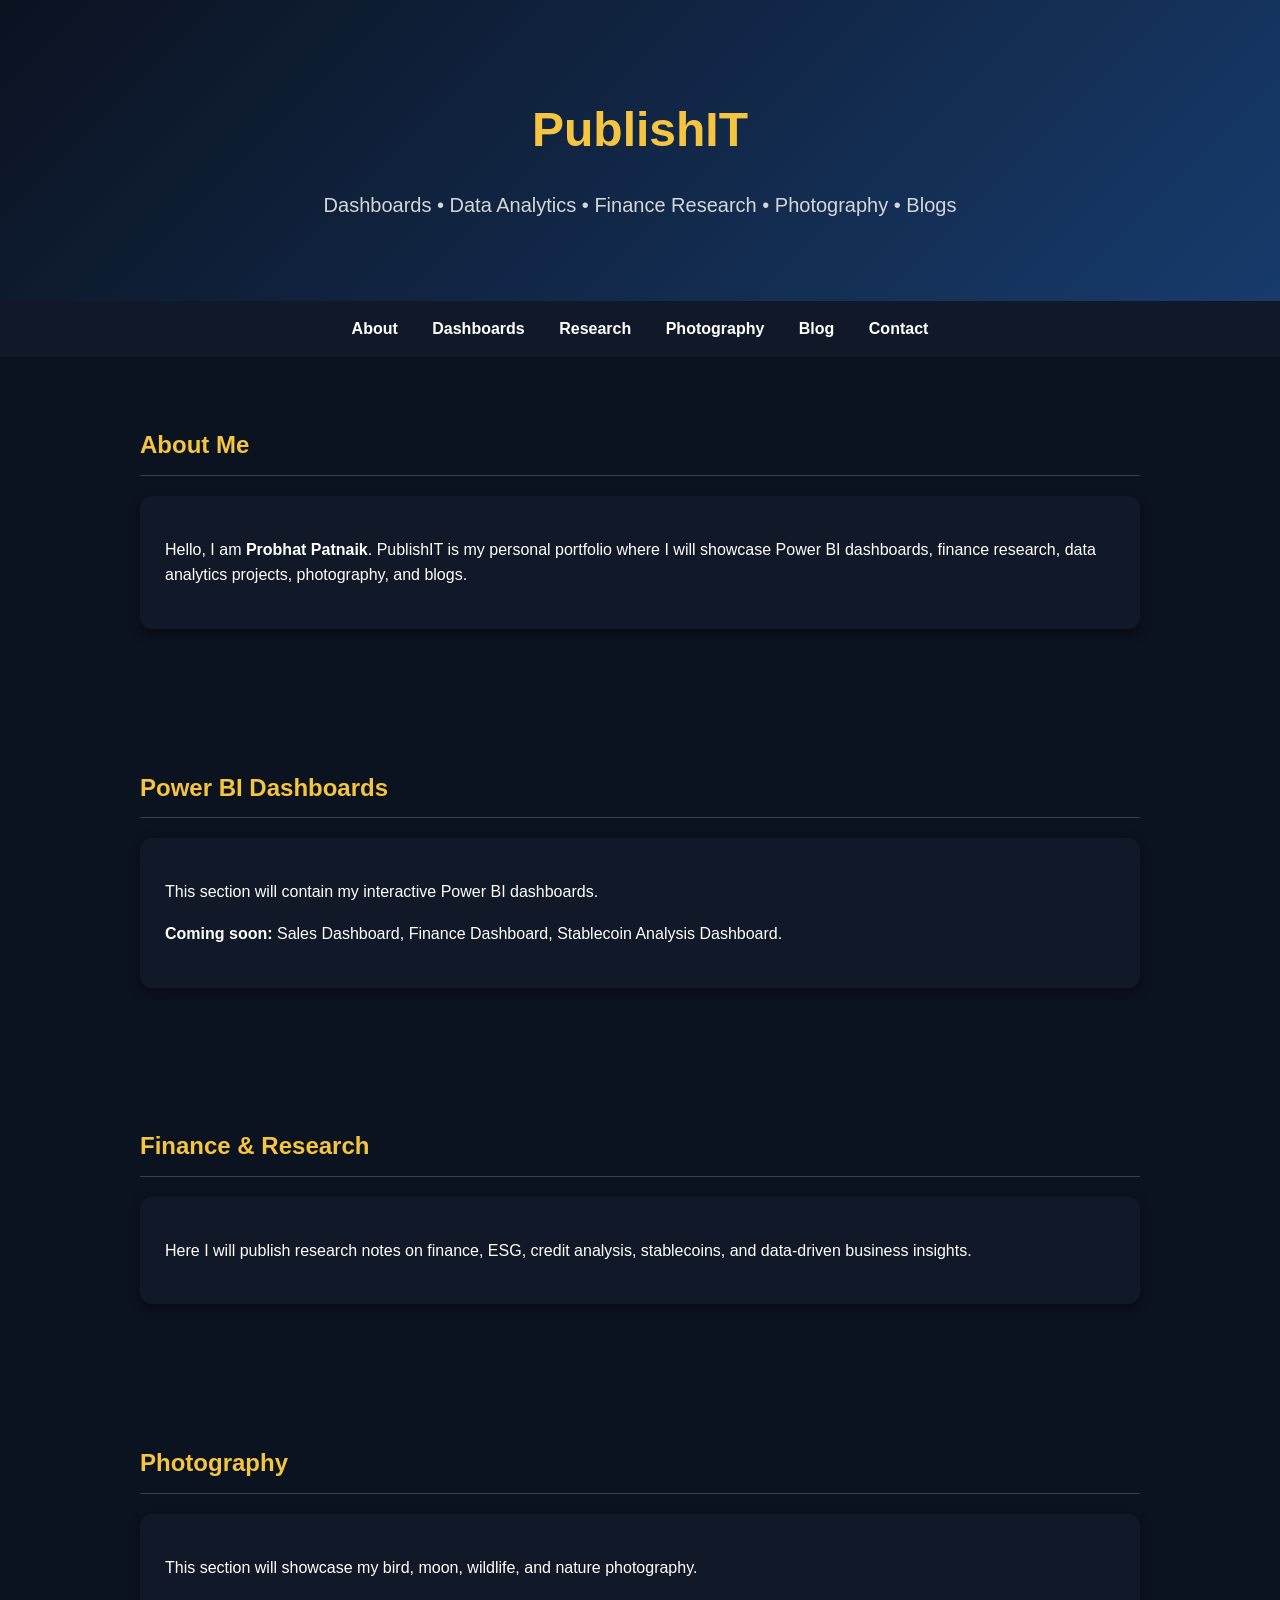
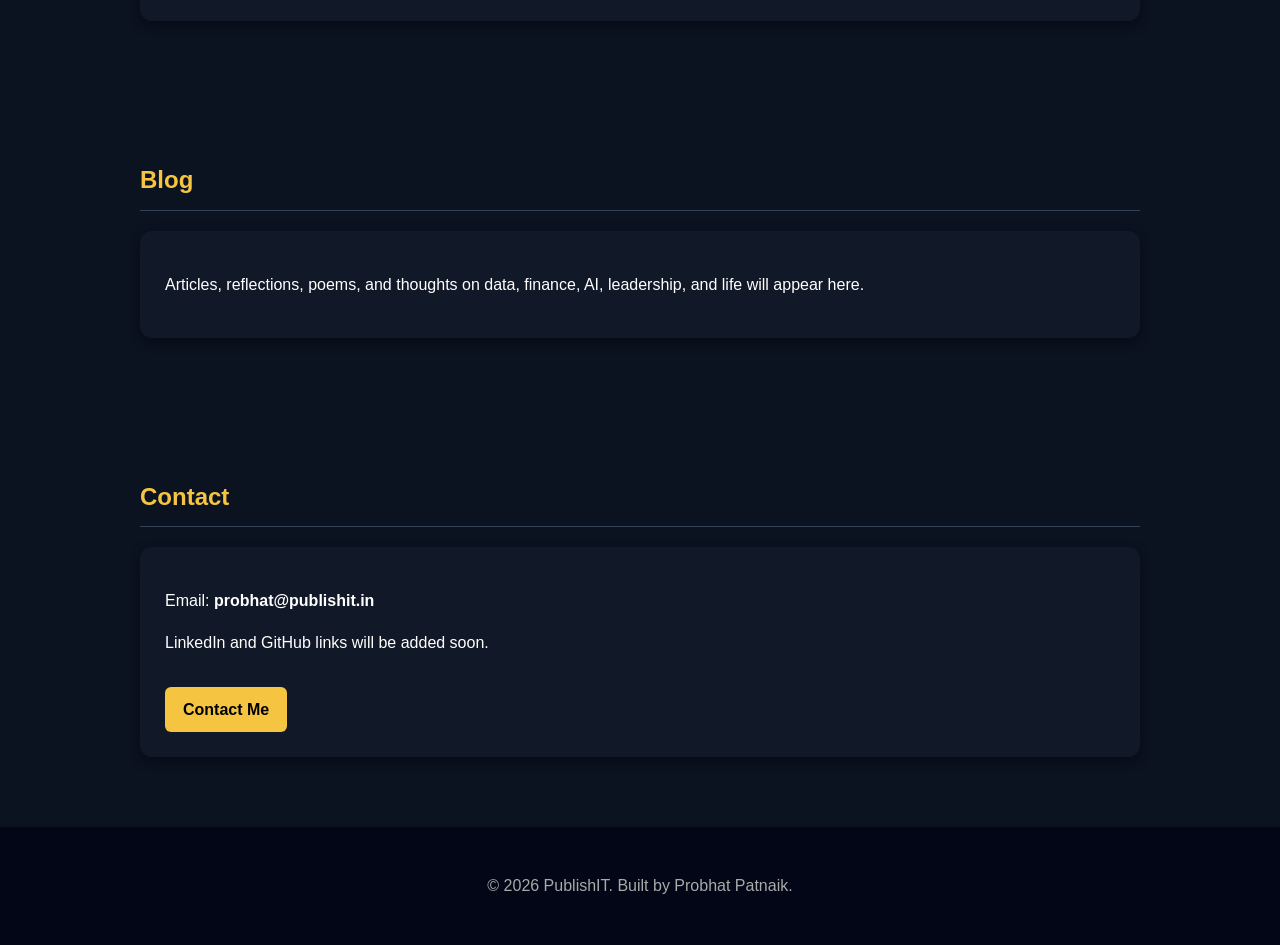
==== index.html @ 4e3f9583 "Create index.html for personal portfolio This HTML file serves as a personal portfolio for showcasin" ====
<!DOCTYPE html>
<html lang="en">
<head>
  <meta charset="UTF-8" />
  <meta name="viewport" content="width=device-width, initial-scale=1.0" />
  <title>PublishIT | Portfolio</title>
  <style>
    body {
      margin: 0;
      font-family: Arial, sans-serif;
      background: #0b1220;
      color: #ffffff;
      line-height: 1.6;
    }
    header {
      padding: 60px 20px;
      text-align: center;
      background: linear-gradient(135deg, #0b1220, #173b6c);
    }
    header h1 {
      font-size: 48px;
      margin-bottom: 10px;
      color: #f5c542;
    }
    header p {
      font-size: 20px;
      color: #d6d6d6;
    }
    nav {
      background: #111827;
      padding: 15px;
      text-align: center;
      position: sticky;
      top: 0;
    }
    nav a {
      color: white;
      text-decoration: none;
      margin: 0 15px;
      font-weight: bold;
    }
    section {
      padding: 50px 20px;
      max-width: 1000px;
      margin: auto;
    }
    h2 {
      color: #f5c542;
      border-bottom: 1px solid #334155;
      padding-bottom: 10px;
    }
    .card {
      background: #111827;
      padding: 25px;
      border-radius: 12px;
      margin: 20px 0;
      box-shadow: 0 4px 12px rgba(0,0,0,0.4);
    }
    footer {
      text-align: center;
      padding: 30px;
      background: #020617;
      color: #aaa;
    }
    .button {
      display: inline-block;
      margin-top: 15px;
      padding: 10px 18px;
      background: #f5c542;
      color: #000;
      text-decoration: none;
      border-radius: 6px;
      font-weight: bold;
    }
  </style>
</head>
<body>

<header>
  <h1>PublishIT</h1>
  <p>Dashboards • Data Analytics • Finance Research • Photography • Blogs</p>
</header>

<nav>
  <a href="#about">About</a>
  <a href="#dashboards">Dashboards</a>
  <a href="#research">Research</a>
  <a href="#photography">Photography</a>
  <a href="#blog">Blog</a>
  <a href="#contact">Contact</a>
</nav>

<section id="about">
  <h2>About Me</h2>
  <div class="card">
    <p>Hello, I am <strong>Probhat Patnaik</strong>. PublishIT is my personal portfolio where I will showcase Power BI dashboards, finance research, data analytics projects, photography, and blogs.</p>
  </div>
</section>

<section id="dashboards">
  <h2>Power BI Dashboards</h2>
  <div class="card">
    <p>This section will contain my interactive Power BI dashboards.</p>
    <p><strong>Coming soon:</strong> Sales Dashboard, Finance Dashboard, Stablecoin Analysis Dashboard.</p>
  </div>
</section>

<section id="research">
  <h2>Finance & Research</h2>
  <div class="card">
    <p>Here I will publish research notes on finance, ESG, credit analysis, stablecoins, and data-driven business insights.</p>
  </div>
</section>

<section id="photography">
  <h2>Photography</h2>
  <div class="card">
    <p>This section will showcase my bird, moon, wildlife, and nature photography.</p>
  </div>
</section>

<section id="blog">
  <h2>Blog</h2>
  <div class="card">
    <p>Articles, reflections, poems, and thoughts on data, finance, AI, leadership, and life will appear here.</p>
  </div>
</section>

<section id="contact">
  <h2>Contact</h2>
  <div class="card">
    <p>Email: <strong>probhat@publishit.in</strong></p>
    <p>LinkedIn and GitHub links will be added soon.</p>
    <a class="button" href="mailto:probhat@publishit.in">Contact Me</a>
  </div>
</section>

<footer>
  <p>© 2026 PublishIT. Built by Probhat Patnaik.</p>
</footer>

</body>
</html>
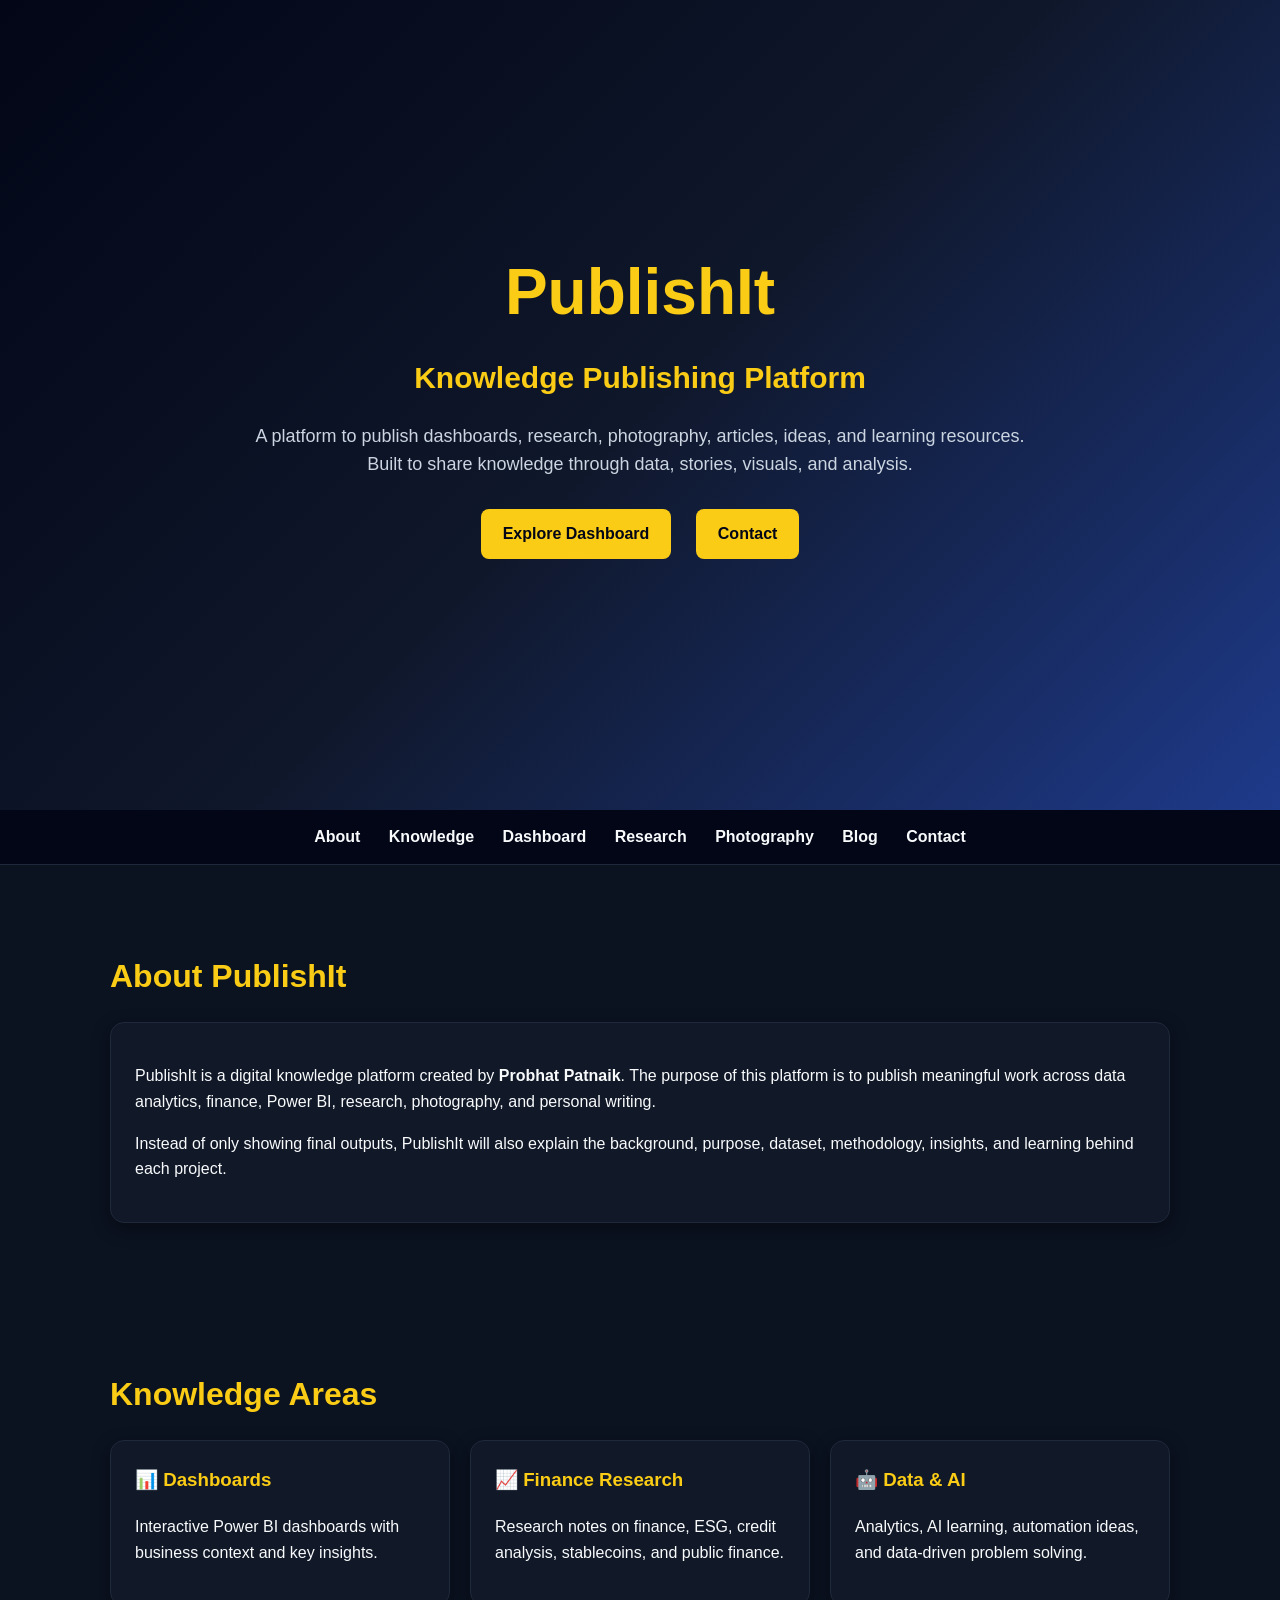
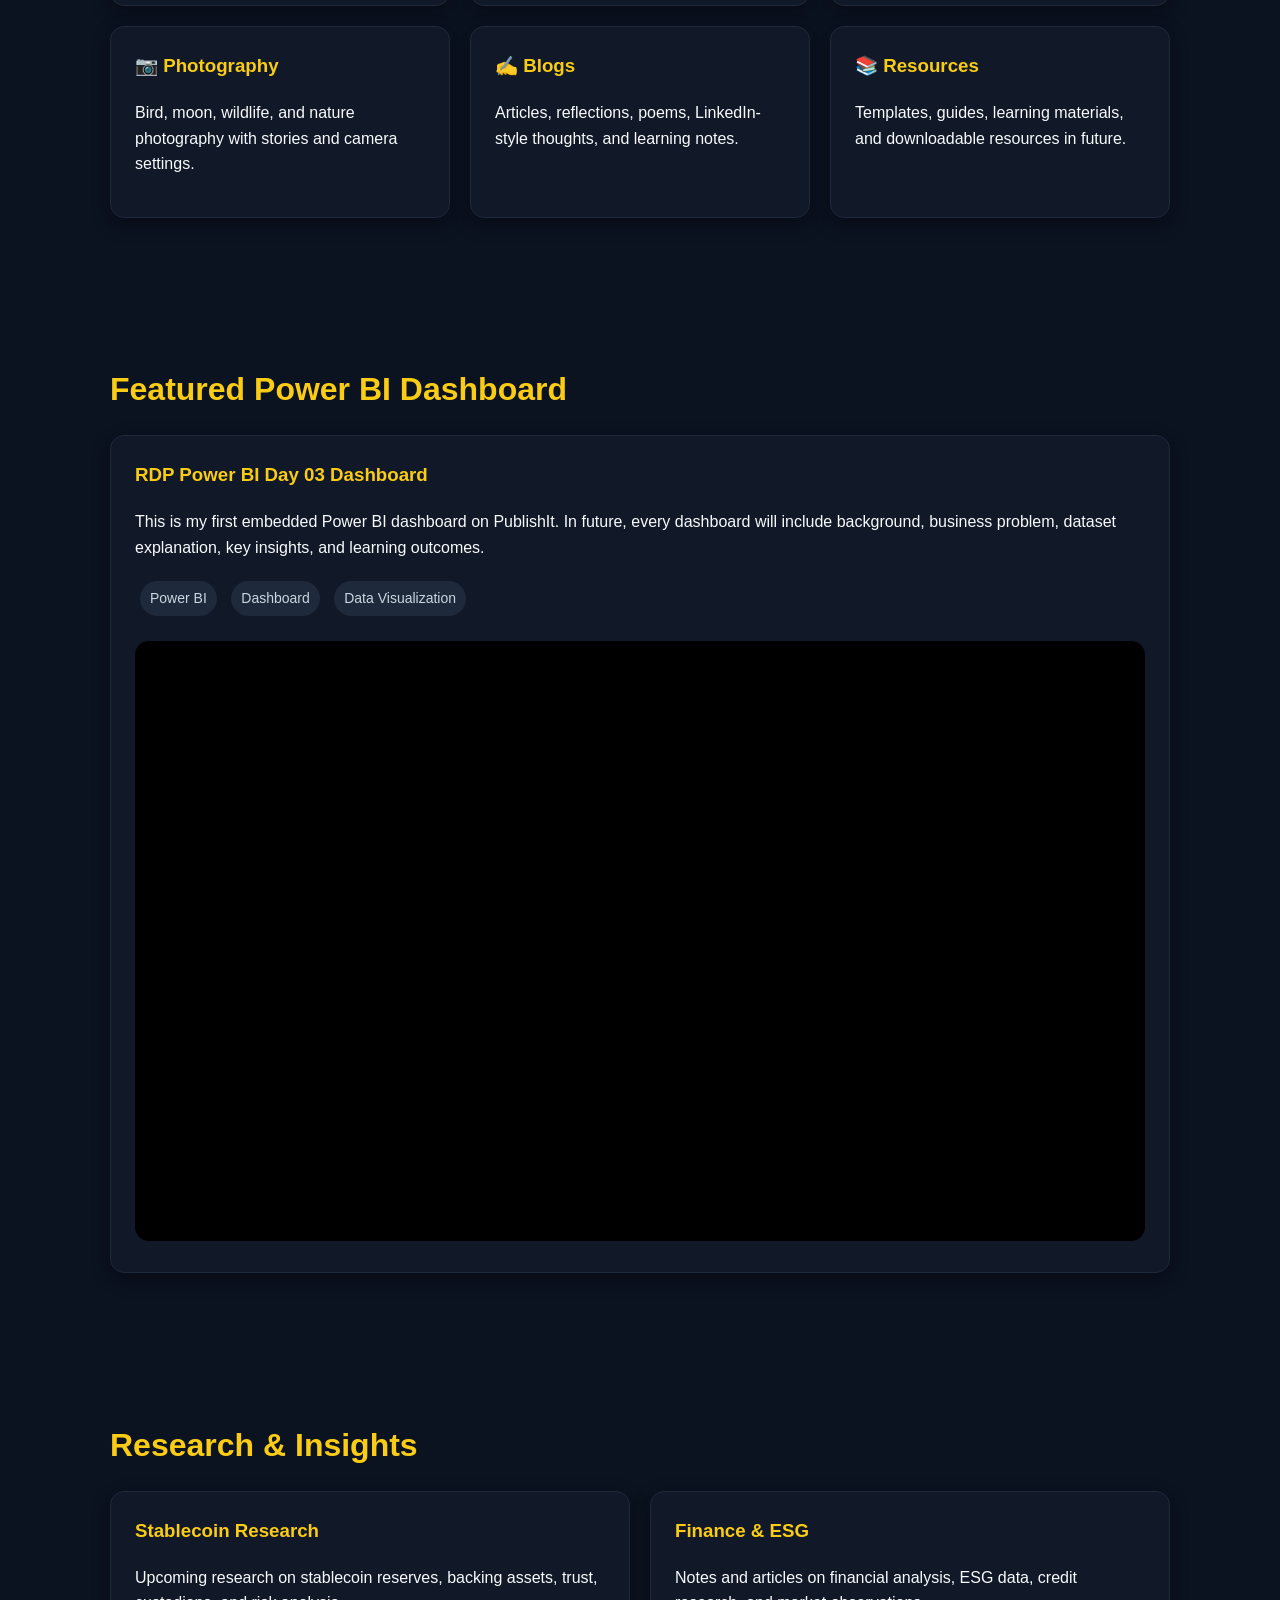
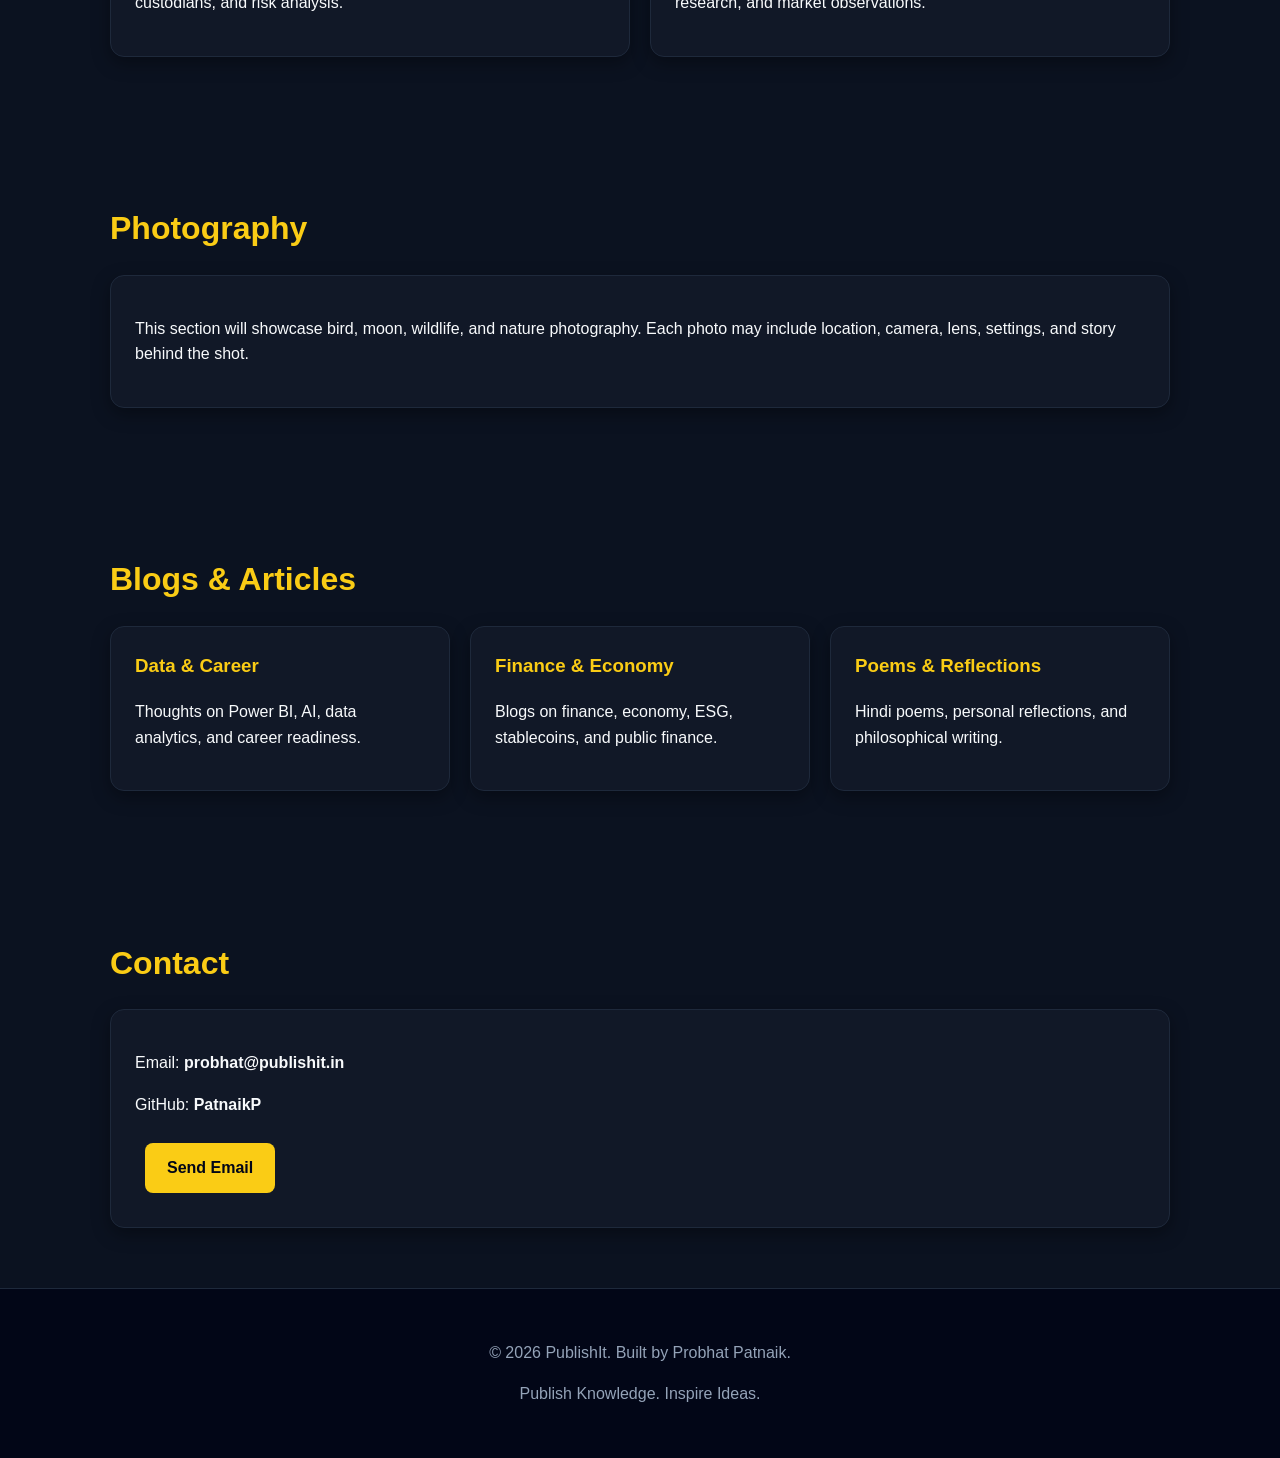
==== commit 38d26082: "Update index.html for branding and content changes" ====
--- a/index.html
+++ b/index.html
@@ -3,87 +3,142 @@
 <head>
   <meta charset="UTF-8" />
   <meta name="viewport" content="width=device-width, initial-scale=1.0" />
-  <title>PublishIT | Portfolio</title>
+  <title>PublishIt | Knowledge Publishing Platform</title>
   <style>
+    * { box-sizing: border-box; }
     body {
       margin: 0;
       font-family: Arial, sans-serif;
       background: #0b1220;
-      color: #ffffff;
+      color: #f8fafc;
       line-height: 1.6;
     }
     header {
-      padding: 60px 20px;
+      min-height: 90vh;
+      display: flex;
+      align-items: center;
+      justify-content: center;
       text-align: center;
-      background: linear-gradient(135deg, #0b1220, #173b6c);
+      padding: 40px 20px;
+      background: linear-gradient(135deg, #020617, #0f172a, #1e3a8a);
     }
     header h1 {
-      font-size: 48px;
-      margin-bottom: 10px;
-      color: #f5c542;
+      font-size: 64px;
+      margin: 0;
+      color: #facc15;
+    }
+    header h2 {
+      font-size: 30px;
+      margin: 10px 0;
     }
     header p {
-      font-size: 20px;
-      color: #d6d6d6;
+      max-width: 800px;
+      margin: 20px auto;
+      color: #cbd5e1;
+      font-size: 18px;
+    }
+    .btn {
+      display: inline-block;
+      margin: 10px;
+      padding: 12px 22px;
+      border-radius: 8px;
+      background: #facc15;
+      color: #020617;
+      text-decoration: none;
+      font-weight: bold;
     }
     nav {
-      background: #111827;
-      padding: 15px;
-      text-align: center;
       position: sticky;
       top: 0;
+      z-index: 10;
+      background: #020617;
+      padding: 14px;
+      text-align: center;
+      border-bottom: 1px solid #1e293b;
     }
     nav a {
-      color: white;
+      color: #f8fafc;
       text-decoration: none;
-      margin: 0 15px;
+      margin: 0 12px;
       font-weight: bold;
     }
     section {
-      padding: 50px 20px;
-      max-width: 1000px;
+      max-width: 1100px;
       margin: auto;
+      padding: 60px 20px;
     }
     h2 {
-      color: #f5c542;
-      border-bottom: 1px solid #334155;
-      padding-bottom: 10px;
+      color: #facc15;
+      font-size: 32px;
+      margin-bottom: 20px;
+    }
+    .grid {
+      display: grid;
+      grid-template-columns: repeat(auto-fit, minmax(260px, 1fr));
+      gap: 20px;
     }
     .card {
       background: #111827;
-      padding: 25px;
-      border-radius: 12px;
-      margin: 20px 0;
-      box-shadow: 0 4px 12px rgba(0,0,0,0.4);
+      border: 1px solid #1e293b;
+      padding: 24px;
+      border-radius: 14px;
+      box-shadow: 0 6px 18px rgba(0,0,0,0.35);
+    }
+    .card h3 {
+      color: #facc15;
+      margin-top: 0;
+    }
+    .dashboard-frame {
+      width: 100%;
+      height: 600px;
+      border: none;
+      border-radius: 14px;
+      margin-top: 20px;
+      background: #000;
+    }
+    .tag {
+      display: inline-block;
+      background: #1e293b;
+      padding: 6px 10px;
+      border-radius: 20px;
+      margin: 5px;
+      color: #cbd5e1;
+      font-size: 14px;
     }
     footer {
       text-align: center;
-      padding: 30px;
+      padding: 35px 20px;
       background: #020617;
-      color: #aaa;
-    }
-    .button {
-      display: inline-block;
-      margin-top: 15px;
-      padding: 10px 18px;
-      background: #f5c542;
-      color: #000;
-      text-decoration: none;
-      border-radius: 6px;
-      font-weight: bold;
+      color: #94a3b8;
+      border-top: 1px solid #1e293b;
+    }
+    @media (max-width: 700px) {
+      header h1 { font-size: 44px; }
+      header h2 { font-size: 22px; }
+      .dashboard-frame { height: 420px; }
+      nav a { display: inline-block; margin: 6px; }
     }
   </style>
 </head>
 <body>
 
 <header>
-  <h1>PublishIT</h1>
-  <p>Dashboards • Data Analytics • Finance Research • Photography • Blogs</p>
+  <div>
+    <h1>PublishIt</h1>
+    <h2>Knowledge Publishing Platform</h2>
+    <p>
+      A platform to publish dashboards, research, photography, articles, ideas, and learning resources.
+      Built to share knowledge through data, stories, visuals, and analysis.
+    </p>
+    <a href="#dashboard" class="btn">Explore Dashboard</a>
+    <a href="#contact" class="btn">Contact</a>
+  </div>
 </header>
 
 <nav>
   <a href="#about">About</a>
-  <a href="#dashboards">Dashboards</a>
+  <a href="#knowledge">Knowledge</a>
+  <a href="#dashboard">Dashboard</a>
   <a href="#research">Research</a>
   <a href="#photography">Photography</a>
   <a href="#blog">Blog</a>
@@ -91,38 +146,109 @@
 </nav>
 
 <section id="about">
-  <h2>About Me</h2>
-  <div class="card">
-    <p>Hello, I am <strong>Probhat Patnaik</strong>. PublishIT is my personal portfolio where I will showcase Power BI dashboards, finance research, data analytics projects, photography, and blogs.</p>
-  </div>
-</section>
-
-<section id="dashboards">
-  <h2>Power BI Dashboards</h2>
-  <div class="card">
-    <p>This section will contain my interactive Power BI dashboards.</p>
-    <p><strong>Coming soon:</strong> Sales Dashboard, Finance Dashboard, Stablecoin Analysis Dashboard.</p>
+  <h2>About PublishIt</h2>
+  <div class="card">
+    <p>
+      PublishIt is a digital knowledge platform created by <strong>Probhat Patnaik</strong>.
+      The purpose of this platform is to publish meaningful work across data analytics,
+      finance, Power BI, research, photography, and personal writing.
+    </p>
+    <p>
+      Instead of only showing final outputs, PublishIt will also explain the background,
+      purpose, dataset, methodology, insights, and learning behind each project.
+    </p>
+  </div>
+</section>
+
+<section id="knowledge">
+  <h2>Knowledge Areas</h2>
+  <div class="grid">
+    <div class="card">
+      <h3>📊 Dashboards</h3>
+      <p>Interactive Power BI dashboards with business context and key insights.</p>
+    </div>
+    <div class="card">
+      <h3>📈 Finance Research</h3>
+      <p>Research notes on finance, ESG, credit analysis, stablecoins, and public finance.</p>
+    </div>
+    <div class="card">
+      <h3>🤖 Data & AI</h3>
+      <p>Analytics, AI learning, automation ideas, and data-driven problem solving.</p>
+    </div>
+    <div class="card">
+      <h3>📷 Photography</h3>
+      <p>Bird, moon, wildlife, and nature photography with stories and camera settings.</p>
+    </div>
+    <div class="card">
+      <h3>✍️ Blogs</h3>
+      <p>Articles, reflections, poems, LinkedIn-style thoughts, and learning notes.</p>
+    </div>
+    <div class="card">
+      <h3>📚 Resources</h3>
+      <p>Templates, guides, learning materials, and downloadable resources in future.</p>
+    </div>
+  </div>
+</section>
+
+<section id="dashboard">
+  <h2>Featured Power BI Dashboard</h2>
+  <div class="card">
+    <h3>RDP Power BI Day 03 Dashboard</h3>
+    <p>
+      This is my first embedded Power BI dashboard on PublishIt. In future, every dashboard
+      will include background, business problem, dataset explanation, key insights, and learning outcomes.
+    </p>
+
+    <span class="tag">Power BI</span>
+    <span class="tag">Dashboard</span>
+    <span class="tag">Data Visualization</span>
+
+    <iframe class="dashboard-frame" title="RDP_PBI_Day03"
+      src="https://app.powerbi.com/view?r=eyJrIjoiYmFjZWMxNTctNzIzYS00MmYxLThmMmEtNTNmNDcyMWMwYTc4IiwidCI6IjgxOGYwNmZhLTY0OWEtNDYxNS1iYzcxLTg2OTAzYjVjOTJjYyJ9"
+      allowfullscreen="true">
+    </iframe>
   </div>
 </section>
 
 <section id="research">
-  <h2>Finance & Research</h2>
-  <div class="card">
-    <p>Here I will publish research notes on finance, ESG, credit analysis, stablecoins, and data-driven business insights.</p>
+  <h2>Research & Insights</h2>
+  <div class="grid">
+    <div class="card">
+      <h3>Stablecoin Research</h3>
+      <p>Upcoming research on stablecoin reserves, backing assets, trust, custodians, and risk analysis.</p>
+    </div>
+    <div class="card">
+      <h3>Finance & ESG</h3>
+      <p>Notes and articles on financial analysis, ESG data, credit research, and market observations.</p>
+    </div>
   </div>
 </section>
 
 <section id="photography">
   <h2>Photography</h2>
   <div class="card">
-    <p>This section will showcase my bird, moon, wildlife, and nature photography.</p>
+    <p>
+      This section will showcase bird, moon, wildlife, and nature photography.
+      Each photo may include location, camera, lens, settings, and story behind the shot.
+    </p>
   </div>
 </section>
 
 <section id="blog">
-  <h2>Blog</h2>
-  <div class="card">
-    <p>Articles, reflections, poems, and thoughts on data, finance, AI, leadership, and life will appear here.</p>
+  <h2>Blogs & Articles</h2>
+  <div class="grid">
+    <div class="card">
+      <h3>Data & Career</h3>
+      <p>Thoughts on Power BI, AI, data analytics, and career readiness.</p>
+    </div>
+    <div class="card">
+      <h3>Finance & Economy</h3>
+      <p>Blogs on finance, economy, ESG, stablecoins, and public finance.</p>
+    </div>
+    <div class="card">
+      <h3>Poems & Reflections</h3>
+      <p>Hindi poems, personal reflections, and philosophical writing.</p>
+    </div>
   </div>
 </section>
 
@@ -130,13 +256,14 @@
   <h2>Contact</h2>
   <div class="card">
     <p>Email: <strong>probhat@publishit.in</strong></p>
-    <p>LinkedIn and GitHub links will be added soon.</p>
-    <a class="button" href="mailto:probhat@publishit.in">Contact Me</a>
+    <p>GitHub: <strong>PatnaikP</strong></p>
+    <a class="btn" href="mailto:probhat@publishit.in">Send Email</a>
   </div>
 </section>
 
 <footer>
-  <p>© 2026 PublishIT. Built by Probhat Patnaik.</p>
+  <p>© 2026 PublishIt. Built by Probhat Patnaik.</p>
+  <p>Publish Knowledge. Inspire Ideas.</p>
 </footer>
 
 </body>
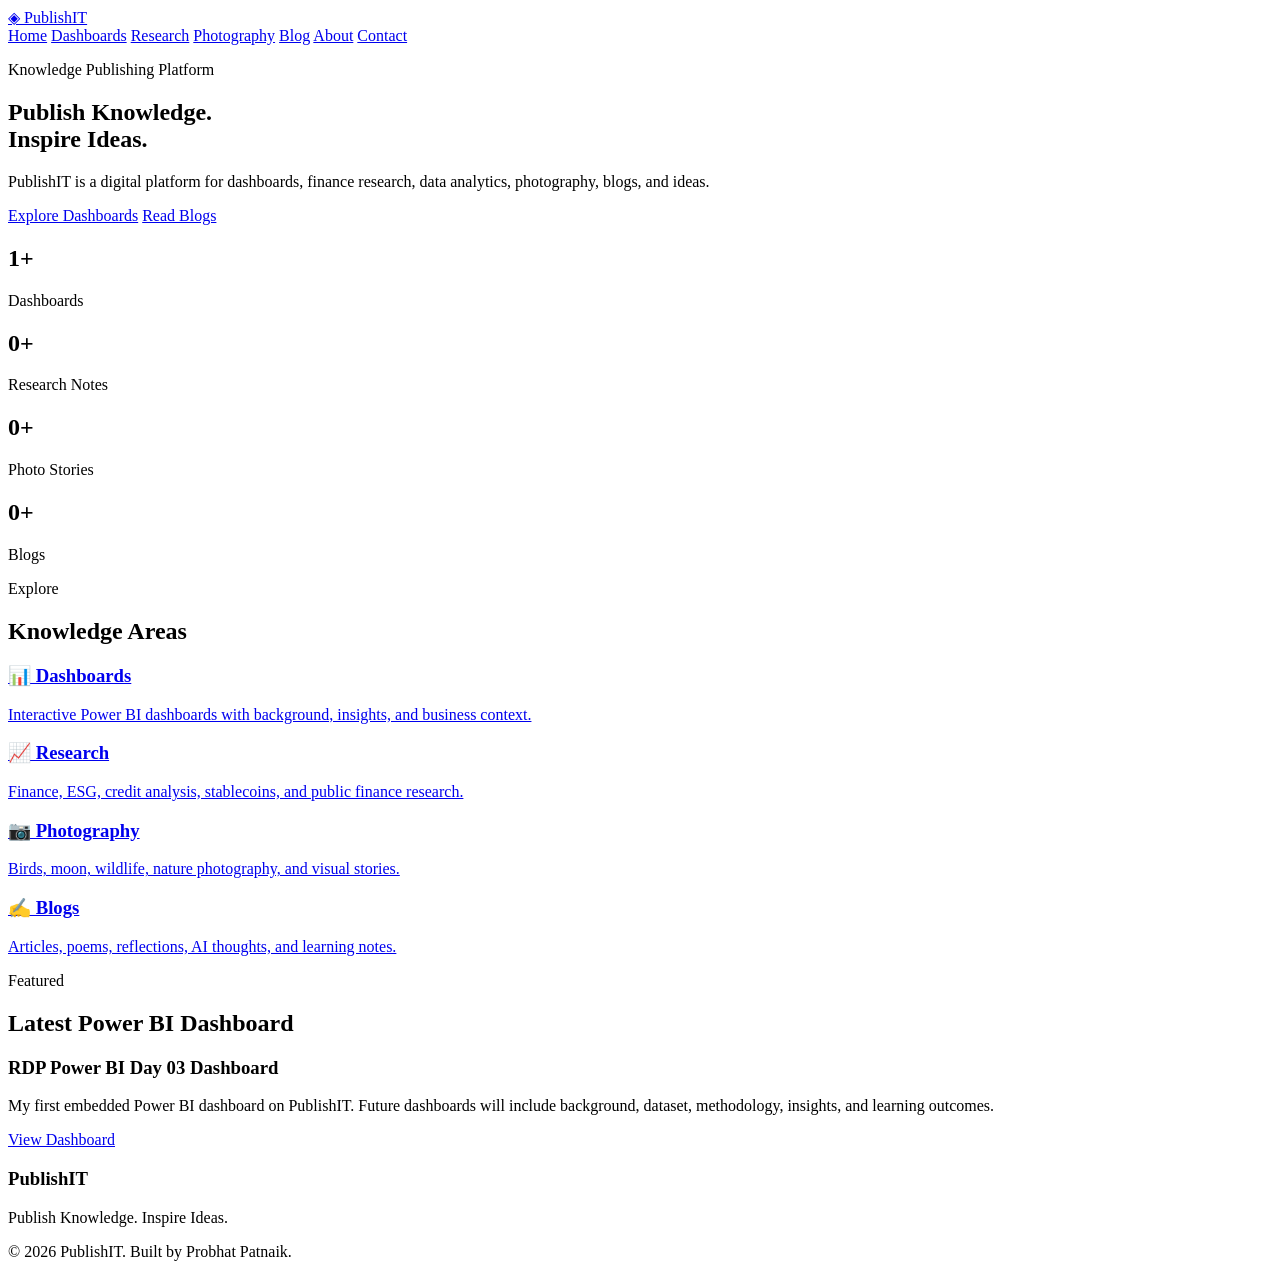
==== commit 0780c7a5: "Refactor index.html structure and styles" ====
--- a/index.html
+++ b/index.html
@@ -3,267 +3,113 @@
 <head>
   <meta charset="UTF-8" />
   <meta name="viewport" content="width=device-width, initial-scale=1.0" />
-  <title>PublishIt | Knowledge Publishing Platform</title>
-  <style>
-    * { box-sizing: border-box; }
-    body {
-      margin: 0;
-      font-family: Arial, sans-serif;
-      background: #0b1220;
-      color: #f8fafc;
-      line-height: 1.6;
-    }
-    header {
-      min-height: 90vh;
-      display: flex;
-      align-items: center;
-      justify-content: center;
-      text-align: center;
-      padding: 40px 20px;
-      background: linear-gradient(135deg, #020617, #0f172a, #1e3a8a);
-    }
-    header h1 {
-      font-size: 64px;
-      margin: 0;
-      color: #facc15;
-    }
-    header h2 {
-      font-size: 30px;
-      margin: 10px 0;
-    }
-    header p {
-      max-width: 800px;
-      margin: 20px auto;
-      color: #cbd5e1;
-      font-size: 18px;
-    }
-    .btn {
-      display: inline-block;
-      margin: 10px;
-      padding: 12px 22px;
-      border-radius: 8px;
-      background: #facc15;
-      color: #020617;
-      text-decoration: none;
-      font-weight: bold;
-    }
-    nav {
-      position: sticky;
-      top: 0;
-      z-index: 10;
-      background: #020617;
-      padding: 14px;
-      text-align: center;
-      border-bottom: 1px solid #1e293b;
-    }
-    nav a {
-      color: #f8fafc;
-      text-decoration: none;
-      margin: 0 12px;
-      font-weight: bold;
-    }
-    section {
-      max-width: 1100px;
-      margin: auto;
-      padding: 60px 20px;
-    }
-    h2 {
-      color: #facc15;
-      font-size: 32px;
-      margin-bottom: 20px;
-    }
-    .grid {
-      display: grid;
-      grid-template-columns: repeat(auto-fit, minmax(260px, 1fr));
-      gap: 20px;
-    }
-    .card {
-      background: #111827;
-      border: 1px solid #1e293b;
-      padding: 24px;
-      border-radius: 14px;
-      box-shadow: 0 6px 18px rgba(0,0,0,0.35);
-    }
-    .card h3 {
-      color: #facc15;
-      margin-top: 0;
-    }
-    .dashboard-frame {
-      width: 100%;
-      height: 600px;
-      border: none;
-      border-radius: 14px;
-      margin-top: 20px;
-      background: #000;
-    }
-    .tag {
-      display: inline-block;
-      background: #1e293b;
-      padding: 6px 10px;
-      border-radius: 20px;
-      margin: 5px;
-      color: #cbd5e1;
-      font-size: 14px;
-    }
-    footer {
-      text-align: center;
-      padding: 35px 20px;
-      background: #020617;
-      color: #94a3b8;
-      border-top: 1px solid #1e293b;
-    }
-    @media (max-width: 700px) {
-      header h1 { font-size: 44px; }
-      header h2 { font-size: 22px; }
-      .dashboard-frame { height: 420px; }
-      nav a { display: inline-block; margin: 6px; }
-    }
-  </style>
+  <title>PublishIT | Knowledge Publishing Platform</title>
+  <link rel="stylesheet" href="css/style.css" />
 </head>
 <body>
 
-<header>
-  <div>
-    <h1>PublishIt</h1>
-    <h2>Knowledge Publishing Platform</h2>
-    <p>
-      A platform to publish dashboards, research, photography, articles, ideas, and learning resources.
-      Built to share knowledge through data, stories, visuals, and analysis.
-    </p>
-    <a href="#dashboard" class="btn">Explore Dashboard</a>
-    <a href="#contact" class="btn">Contact</a>
-  </div>
+<header class="topbar">
+  <a href="index.html" class="brand">
+    <span class="brand-icon">◈</span>
+    <span>Publish<span>IT</span></span>
+  </a>
+
+  <nav>
+    <a href="index.html">Home</a>
+    <a href="dashboards.html">Dashboards</a>
+    <a href="research.html">Research</a>
+    <a href="photography.html">Photography</a>
+    <a href="blog.html">Blog</a>
+    <a href="about.html">About</a>
+    <a href="contact.html">Contact</a>
+  </nav>
 </header>
 
-<nav>
-  <a href="#about">About</a>
-  <a href="#knowledge">Knowledge</a>
-  <a href="#dashboard">Dashboard</a>
-  <a href="#research">Research</a>
-  <a href="#photography">Photography</a>
-  <a href="#blog">Blog</a>
-  <a href="#contact">Contact</a>
-</nav>
-
-<section id="about">
-  <h2>About PublishIt</h2>
-  <div class="card">
-    <p>
-      PublishIt is a digital knowledge platform created by <strong>Probhat Patnaik</strong>.
-      The purpose of this platform is to publish meaningful work across data analytics,
-      finance, Power BI, research, photography, and personal writing.
+<section class="hero">
+  <div class="hero-content">
+    <p class="eyebrow">Knowledge Publishing Platform</p>
+    <h1>Publish Knowledge.<br>Inspire Ideas.</h1>
+    <p class="hero-text">
+      PublishIT is a digital platform for dashboards, finance research, data analytics,
+      photography, blogs, and ideas.
     </p>
-    <p>
-      Instead of only showing final outputs, PublishIt will also explain the background,
-      purpose, dataset, methodology, insights, and learning behind each project.
-    </p>
-  </div>
-</section>
-
-<section id="knowledge">
-  <h2>Knowledge Areas</h2>
-  <div class="grid">
-    <div class="card">
-      <h3>📊 Dashboards</h3>
-      <p>Interactive Power BI dashboards with business context and key insights.</p>
-    </div>
-    <div class="card">
-      <h3>📈 Finance Research</h3>
-      <p>Research notes on finance, ESG, credit analysis, stablecoins, and public finance.</p>
-    </div>
-    <div class="card">
-      <h3>🤖 Data & AI</h3>
-      <p>Analytics, AI learning, automation ideas, and data-driven problem solving.</p>
-    </div>
-    <div class="card">
-      <h3>📷 Photography</h3>
-      <p>Bird, moon, wildlife, and nature photography with stories and camera settings.</p>
-    </div>
-    <div class="card">
-      <h3>✍️ Blogs</h3>
-      <p>Articles, reflections, poems, LinkedIn-style thoughts, and learning notes.</p>
-    </div>
-    <div class="card">
-      <h3>📚 Resources</h3>
-      <p>Templates, guides, learning materials, and downloadable resources in future.</p>
+    <div class="hero-buttons">
+      <a href="dashboards.html" class="btn primary">Explore Dashboards</a>
+      <a href="blog.html" class="btn secondary">Read Blogs</a>
     </div>
   </div>
 </section>
 
-<section id="dashboard">
-  <h2>Featured Power BI Dashboard</h2>
-  <div class="card">
-    <h3>RDP Power BI Day 03 Dashboard</h3>
-    <p>
-      This is my first embedded Power BI dashboard on PublishIt. In future, every dashboard
-      will include background, business problem, dataset explanation, key insights, and learning outcomes.
-    </p>
-
-    <span class="tag">Power BI</span>
-    <span class="tag">Dashboard</span>
-    <span class="tag">Data Visualization</span>
-
-    <iframe class="dashboard-frame" title="RDP_PBI_Day03"
-      src="https://app.powerbi.com/view?r=eyJrIjoiYmFjZWMxNTctNzIzYS00MmYxLThmMmEtNTNmNDcyMWMwYTc4IiwidCI6IjgxOGYwNmZhLTY0OWEtNDYxNS1iYzcxLTg2OTAzYjVjOTJjYyJ9"
-      allowfullscreen="true">
-    </iframe>
+<section class="stats">
+  <div>
+    <h2>1+</h2>
+    <p>Dashboards</p>
+  </div>
+  <div>
+    <h2>0+</h2>
+    <p>Research Notes</p>
+  </div>
+  <div>
+    <h2>0+</h2>
+    <p>Photo Stories</p>
+  </div>
+  <div>
+    <h2>0+</h2>
+    <p>Blogs</p>
   </div>
 </section>
 
-<section id="research">
-  <h2>Research & Insights</h2>
+<section class="section">
+  <div class="section-title">
+    <p>Explore</p>
+    <h2>Knowledge Areas</h2>
+  </div>
+
   <div class="grid">
-    <div class="card">
-      <h3>Stablecoin Research</h3>
-      <p>Upcoming research on stablecoin reserves, backing assets, trust, custodians, and risk analysis.</p>
-    </div>
-    <div class="card">
-      <h3>Finance & ESG</h3>
-      <p>Notes and articles on financial analysis, ESG data, credit research, and market observations.</p>
+    <a href="dashboards.html" class="card">
+      <h3>📊 Dashboards</h3>
+      <p>Interactive Power BI dashboards with background, insights, and business context.</p>
+    </a>
+
+    <a href="research.html" class="card">
+      <h3>📈 Research</h3>
+      <p>Finance, ESG, credit analysis, stablecoins, and public finance research.</p>
+    </a>
+
+    <a href="photography.html" class="card">
+      <h3>📷 Photography</h3>
+      <p>Birds, moon, wildlife, nature photography, and visual stories.</p>
+    </a>
+
+    <a href="blog.html" class="card">
+      <h3>✍️ Blogs</h3>
+      <p>Articles, poems, reflections, AI thoughts, and learning notes.</p>
+    </a>
+  </div>
+</section>
+
+<section class="section featured">
+  <div class="section-title">
+    <p>Featured</p>
+    <h2>Latest Power BI Dashboard</h2>
+  </div>
+
+  <div class="feature-card">
+    <div>
+      <h3>RDP Power BI Day 03 Dashboard</h3>
+      <p>
+        My first embedded Power BI dashboard on PublishIT. Future dashboards will include
+        background, dataset, methodology, insights, and learning outcomes.
+      </p>
+      <a href="dashboards.html" class="btn primary">View Dashboard</a>
     </div>
   </div>
 </section>
 
-<section id="photography">
-  <h2>Photography</h2>
-  <div class="card">
-    <p>
-      This section will showcase bird, moon, wildlife, and nature photography.
-      Each photo may include location, camera, lens, settings, and story behind the shot.
-    </p>
-  </div>
-</section>
-
-<section id="blog">
-  <h2>Blogs & Articles</h2>
-  <div class="grid">
-    <div class="card">
-      <h3>Data & Career</h3>
-      <p>Thoughts on Power BI, AI, data analytics, and career readiness.</p>
-    </div>
-    <div class="card">
-      <h3>Finance & Economy</h3>
-      <p>Blogs on finance, economy, ESG, stablecoins, and public finance.</p>
-    </div>
-    <div class="card">
-      <h3>Poems & Reflections</h3>
-      <p>Hindi poems, personal reflections, and philosophical writing.</p>
-    </div>
-  </div>
-</section>
-
-<section id="contact">
-  <h2>Contact</h2>
-  <div class="card">
-    <p>Email: <strong>probhat@publishit.in</strong></p>
-    <p>GitHub: <strong>PatnaikP</strong></p>
-    <a class="btn" href="mailto:probhat@publishit.in">Send Email</a>
-  </div>
-</section>
-
 <footer>
-  <p>© 2026 PublishIt. Built by Probhat Patnaik.</p>
+  <h3>PublishIT</h3>
   <p>Publish Knowledge. Inspire Ideas.</p>
+  <p>© 2026 PublishIT. Built by Probhat Patnaik.</p>
 </footer>
 
 </body>
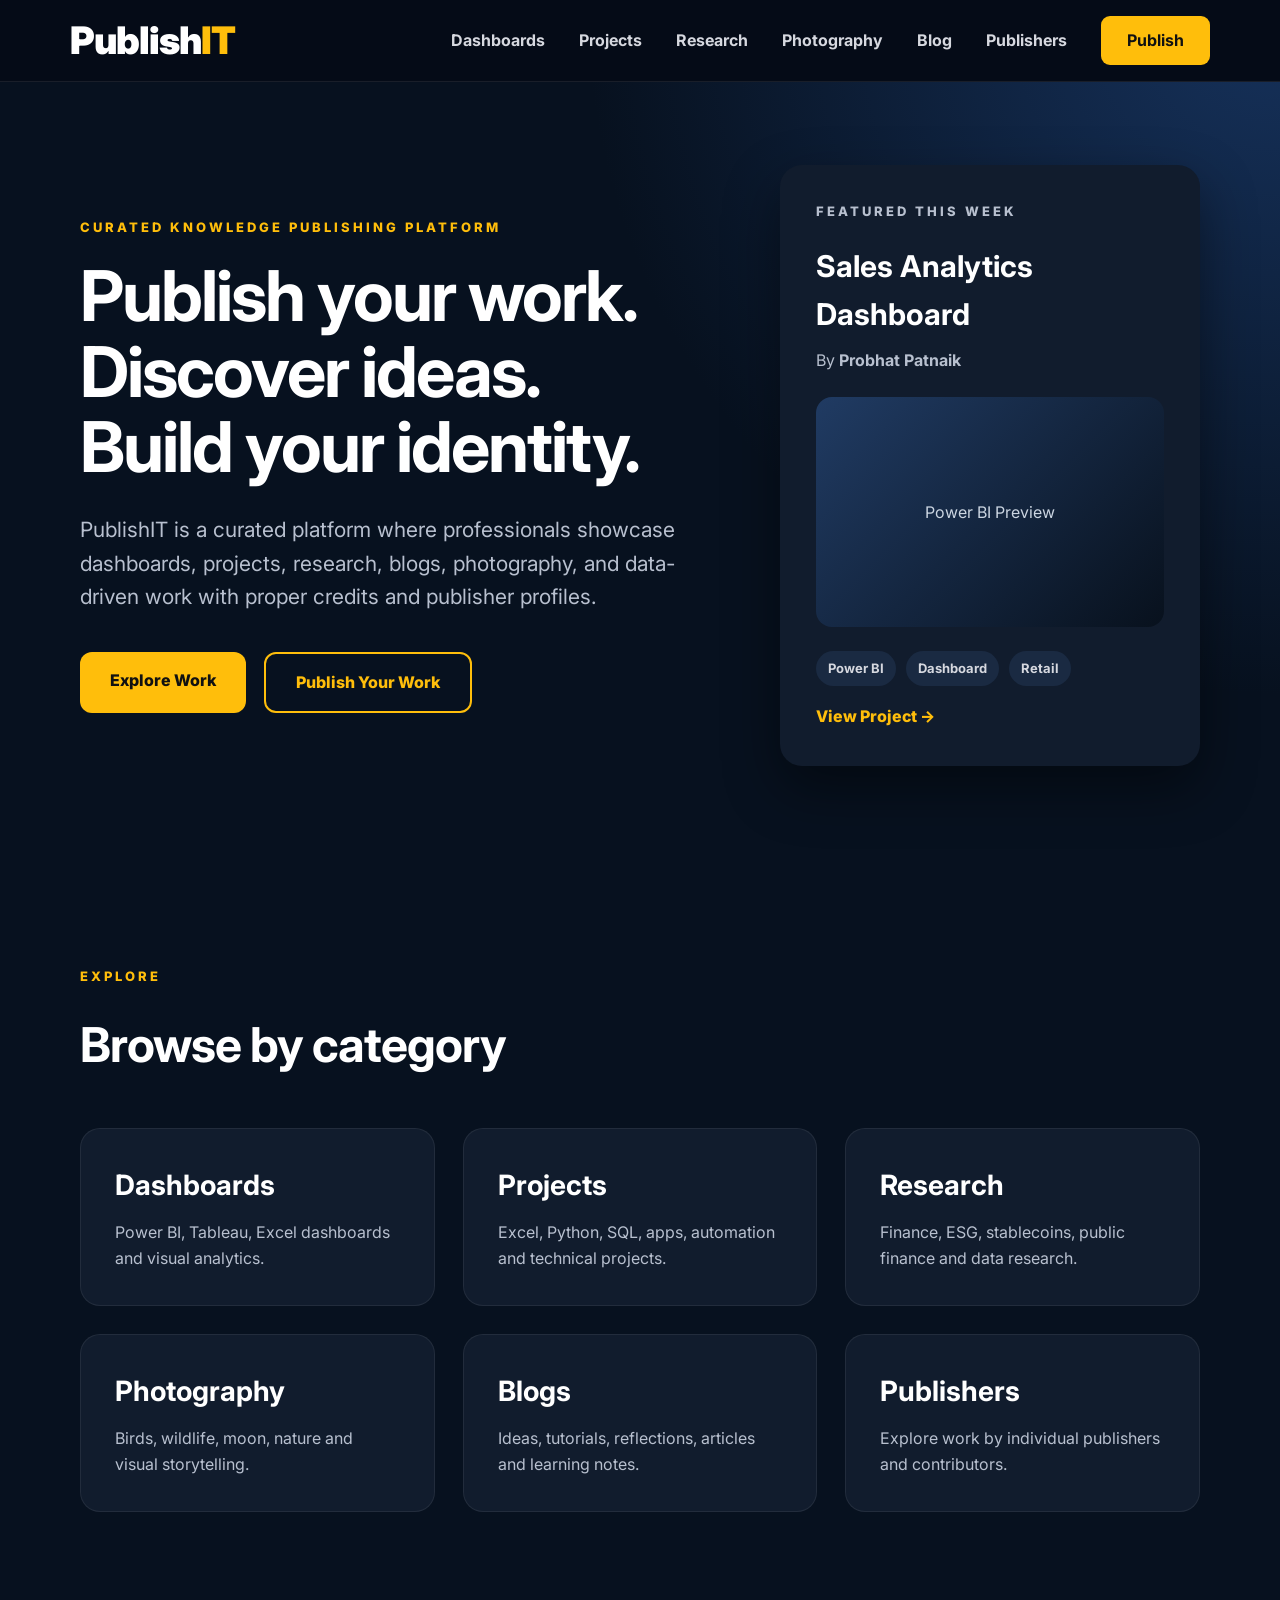
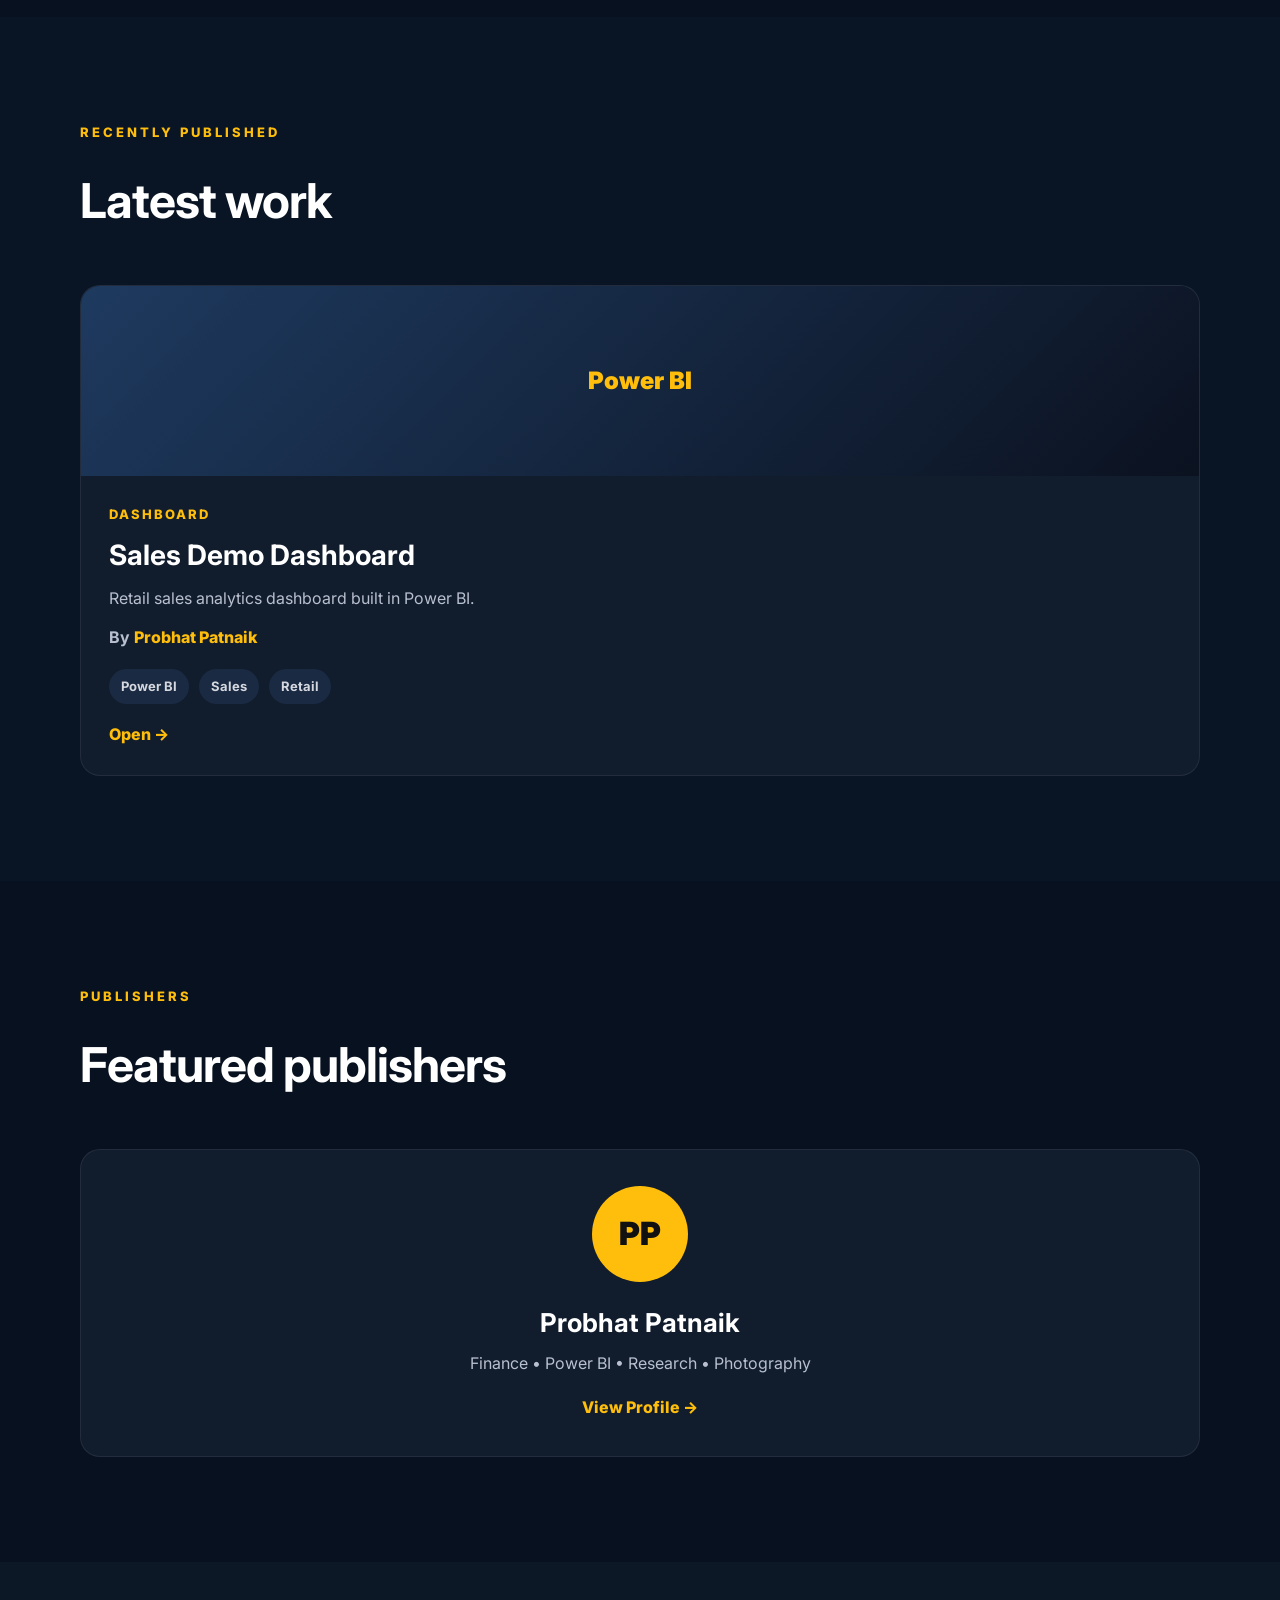
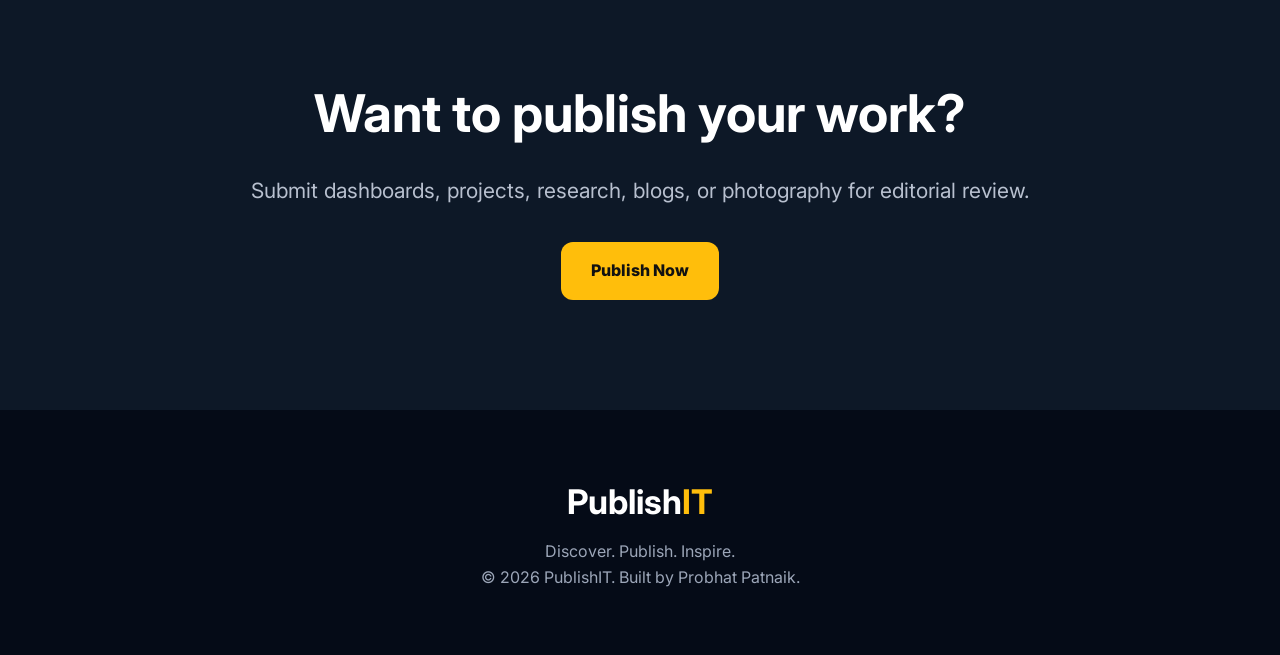
==== commit b0288004: "Add publisher profile and publish page" ====
--- a/index.html
+++ b/index.html
@@ -3,114 +3,118 @@
 <head>
   <meta charset="UTF-8" />
   <meta name="viewport" content="width=device-width, initial-scale=1.0" />
-  <title>PublishIT | Knowledge Publishing Platform</title>
+  <title>PublishIT | Curated Knowledge Publishing Platform</title>
   <link rel="stylesheet" href="css/style.css" />
 </head>
+
 <body>
 
-<header class="topbar">
-  <a href="index.html" class="brand">
-    <span class="brand-icon">◈</span>
-    <span>Publish<span>IT</span></span>
-  </a>
+<header class="navbar">
+  <a href="index.html" class="logo">Publish<span>IT</span></a>
 
   <nav>
-    <a href="index.html">Home</a>
     <a href="dashboards.html">Dashboards</a>
+    <a href="projects.html">Projects</a>
     <a href="research.html">Research</a>
     <a href="photography.html">Photography</a>
     <a href="blog.html">Blog</a>
-    <a href="about.html">About</a>
-    <a href="contact.html">Contact</a>
+    <a href="publishers.html">Publishers</a>
+    <a href="publish.html" class="nav-btn">Publish</a>
   </nav>
 </header>
 
 <section class="hero">
-  <div class="hero-content">
-    <p class="eyebrow">Knowledge Publishing Platform</p>
-    <h1>Publish Knowledge.<br>Inspire Ideas.</h1>
-    <p class="hero-text">
-      PublishIT is a digital platform for dashboards, finance research, data analytics,
-      photography, blogs, and ideas.
+  <div class="hero-textbox">
+    <p class="eyebrow">CURATED KNOWLEDGE PUBLISHING PLATFORM</p>
+    <h1>Publish your work.<br>Discover ideas.<br>Build your identity.</h1>
+    <p>
+      PublishIT is a curated platform where professionals showcase dashboards, projects,
+      research, blogs, photography, and data-driven work with proper credits and publisher profiles.
     </p>
+
     <div class="hero-buttons">
-      <a href="dashboards.html" class="btn primary">Explore Dashboards</a>
-      <a href="blog.html" class="btn secondary">Read Blogs</a>
+      <a href="#explore" class="btn primary">Explore Work</a>
+      <a href="publish.html" class="btn secondary">Publish Your Work</a>
     </div>
+  </div>
+
+  <div class="featured-card">
+    <p class="eyebrow">FEATURED THIS WEEK</p>
+    <h3>Sales Analytics Dashboard</h3>
+    <p>By <strong>Probhat Patnaik</strong></p>
+    <div class="preview-box">
+      <span>Power BI Preview</span>
+    </div>
+    <div class="tags">
+      <span>Power BI</span>
+      <span>Dashboard</span>
+      <span>Retail</span>
+    </div>
+    <a href="dashboards.html">View Project →</a>
   </div>
 </section>
 
-<section class="stats">
-  <div>
-    <h2>1+</h2>
-    <p>Dashboards</p>
-  </div>
-  <div>
-    <h2>0+</h2>
-    <p>Research Notes</p>
-  </div>
-  <div>
-    <h2>0+</h2>
-    <p>Photo Stories</p>
-  </div>
-  <div>
-    <h2>0+</h2>
-    <p>Blogs</p>
-  </div>
-</section>
+<section id="explore" class="section">
+  <p class="eyebrow">EXPLORE</p>
+  <h2>Browse by category</h2>
 
-<section class="section">
-  <div class="section-title">
-    <p>Explore</p>
-    <h2>Knowledge Areas</h2>
-  </div>
-
-  <div class="grid">
-    <a href="dashboards.html" class="card">
-      <h3>📊 Dashboards</h3>
-      <p>Interactive Power BI dashboards with background, insights, and business context.</p>
+  <div class="category-grid">
+    <a href="dashboards.html" class="category-card">
+      <h3>Dashboards</h3>
+      <p>Power BI, Tableau, Excel dashboards and visual analytics.</p>
     </a>
 
-    <a href="research.html" class="card">
-      <h3>📈 Research</h3>
-      <p>Finance, ESG, credit analysis, stablecoins, and public finance research.</p>
+    <a href="projects.html" class="category-card">
+      <h3>Projects</h3>
+      <p>Excel, Python, SQL, apps, automation and technical projects.</p>
     </a>
 
-    <a href="photography.html" class="card">
-      <h3>📷 Photography</h3>
-      <p>Birds, moon, wildlife, nature photography, and visual stories.</p>
+    <a href="research.html" class="category-card">
+      <h3>Research</h3>
+      <p>Finance, ESG, stablecoins, public finance and data research.</p>
     </a>
 
-    <a href="blog.html" class="card">
-      <h3>✍️ Blogs</h3>
-      <p>Articles, poems, reflections, AI thoughts, and learning notes.</p>
+    <a href="photography.html" class="category-card">
+      <h3>Photography</h3>
+      <p>Birds, wildlife, moon, nature and visual storytelling.</p>
+    </a>
+
+    <a href="blog.html" class="category-card">
+      <h3>Blogs</h3>
+      <p>Ideas, tutorials, reflections, articles and learning notes.</p>
+    </a>
+
+    <a href="publishers.html" class="category-card">
+      <h3>Publishers</h3>
+      <p>Explore work by individual publishers and contributors.</p>
     </a>
   </div>
 </section>
 
-<section class="section featured">
-  <div class="section-title">
-    <p>Featured</p>
-    <h2>Latest Power BI Dashboard</h2>
-  </div>
+<section class="section dark">
+  <p class="eyebrow">RECENTLY PUBLISHED</p>
+  <h2>Latest work</h2>
+  <div class="project-grid" id="latest-projects"></div>
+</section>
 
-  <div class="feature-card">
-    <div>
-      <h3>RDP Power BI Day 03 Dashboard</h3>
-      <p>
-        My first embedded Power BI dashboard on PublishIT. Future dashboards will include
-        background, dataset, methodology, insights, and learning outcomes.
-      </p>
-      <a href="dashboards.html" class="btn primary">View Dashboard</a>
-    </div>
-  </div>
+<section class="section">
+  <p class="eyebrow">PUBLISHERS</p>
+  <h2>Featured publishers</h2>
+  <div class="publisher-grid" id="featured-publishers"></div>
+</section>
+
+<section class="cta">
+  <h2>Want to publish your work?</h2>
+  <p>Submit dashboards, projects, research, blogs, or photography for editorial review.</p>
+  <a href="publish.html" class="btn primary">Publish Now</a>
 </section>
 
 <footer>
-  <h3>PublishIT</h3>
-  <p>Publish Knowledge. Inspire Ideas.</p>
+  <h3>Publish<span>IT</span></h3>
+  <p>Discover. Publish. Inspire.</p>
   <p>© 2026 PublishIT. Built by Probhat Patnaik.</p>
 </footer>
 
+<script src="js/script.js"></script>
 </body>
-</html>
+</html>
--- a/css/style.css
+++ b/css/style.css
@@ -0,0 +1,92 @@
+@import url('https://fonts.googleapis.com/css2?family=Inter:wght@400;500;600;700;800;900&display=swap');
+
+*{margin:0;padding:0;box-sizing:border-box}
+body{font-family:'Inter',sans-serif;background:#07111f;color:#fff;line-height:1.6}
+a{text-decoration:none;color:inherit}
+
+.navbar{
+  position:fixed;top:0;width:100%;height:82px;z-index:1000;
+  display:flex;justify-content:space-between;align-items:center;
+  padding:0 70px;background:#050b17;border-bottom:1px solid rgba(255,255,255,.08)
+}
+.logo{font-size:38px;font-weight:900;letter-spacing:-1px}
+.logo span, footer span{color:#ffbe0b}
+nav{display:flex;gap:34px;align-items:center}
+nav a{font-weight:700;color:#d6d8df}
+nav a:hover{color:#fff}
+.nav-btn{background:#ffbe0b;color:#111!important;padding:12px 26px;border-radius:9px}
+
+.hero{
+  padding:165px 80px 95px;display:grid;grid-template-columns:1.2fr .8fr;gap:70px;align-items:center;
+  background:radial-gradient(circle at top right,#16325c 0%,transparent 45%),#07111f
+}
+.eyebrow{font-size:13px;letter-spacing:3px;font-weight:800;color:#ffbe0b;margin-bottom:20px}
+.hero h1{font-size:70px;line-height:1.08;letter-spacing:-2px;margin-bottom:28px}
+.hero-textbox p:not(.eyebrow){font-size:21px;color:#b8c0cf;max-width:780px;margin-bottom:38px}
+.hero-buttons{display:flex;gap:18px}
+.btn{display:inline-block;padding:16px 30px;border-radius:12px;font-weight:800;transition:.3s}
+.primary{background:#ffbe0b;color:#111}
+.secondary{border:2px solid #ffbe0b;color:#ffbe0b}
+.btn:hover{transform:translateY(-4px)}
+
+.featured-card{
+  background:#111c2d;border-radius:22px;padding:36px;box-shadow:0 22px 55px rgba(0,0,0,.45)
+}
+.featured-card h3{font-size:30px;margin-bottom:10px}
+.featured-card p{color:#b8c0cf;margin-bottom:20px}
+.preview-box{
+  height:230px;border-radius:16px;background:linear-gradient(135deg,#203b63,#08111d);
+  display:flex;align-items:center;justify-content:center;color:#cbd5e1;margin:24px 0
+}
+.tags{display:flex;gap:10px;flex-wrap:wrap;margin:18px 0}
+.tags span{background:#1a2a42;color:#d6d8df;padding:7px 12px;border-radius:20px;font-size:13px;font-weight:700}
+.featured-card a,.project-card a{color:#ffbe0b;font-weight:800}
+
+.section{padding:105px 80px}
+.section h2{font-size:48px;letter-spacing:-1px;margin-bottom:45px}
+.dark{background:#091524}
+
+.category-grid,.project-grid,.publisher-grid{
+  display:grid;grid-template-columns:repeat(auto-fit,minmax(260px,1fr));gap:28px
+}
+.category-card,.publisher-card,.project-card{
+  background:#111c2d;border:1px solid rgba(255,255,255,.07);border-radius:20px;transition:.35s
+}
+.category-card{padding:34px}
+.category-card:hover,.publisher-card:hover,.project-card:hover{transform:translateY(-8px);border-color:#ffbe0b}
+.category-card h3{font-size:28px;margin-bottom:12px}
+.category-card p,.project-card p,.publisher-card p{color:#b8c0cf}
+
+.project-card{overflow:hidden}
+.thumb{
+  height:190px;background:linear-gradient(135deg,#1e3a5f,#0b1220);
+  display:flex;align-items:center;justify-content:center;color:#ffbe0b;font-weight:900;font-size:24px
+}
+.project-content{padding:28px}
+.type{color:#ffbe0b!important;font-weight:800;text-transform:uppercase;font-size:13px;letter-spacing:2px}
+.project-content h3{font-size:28px;margin:8px 0}
+.publisher{margin-top:14px;font-weight:700}
+
+.publisher-card{text-align:center;padding:36px}
+.avatar{
+  width:96px;height:96px;border-radius:50%;background:#ffbe0b;color:#111;
+  display:flex;align-items:center;justify-content:center;margin:0 auto 20px;font-size:32px;font-weight:900
+}
+.publisher-card h3{font-size:26px;margin-bottom:8px}
+.publisher-card span{display:inline-block;margin-top:18px;color:#ffbe0b;font-weight:800}
+
+.cta{padding:110px 80px;text-align:center;background:#0d1827}
+.cta h2{font-size:52px;margin-bottom:18px}
+.cta p{font-size:21px;color:#b8c0cf;margin-bottom:35px}
+
+footer{text-align:center;padding:65px 20px;background:#050b17;color:#9ca6b8}
+footer h3{font-size:34px;color:white;margin-bottom:10px}
+
+@media(max-width:1000px){
+  .navbar{height:auto;padding:18px 25px;flex-direction:column;gap:16px}
+  nav{flex-wrap:wrap;justify-content:center;gap:16px}
+  .hero{grid-template-columns:1fr;padding:170px 30px 70px}
+  .hero h1{font-size:46px}
+  .hero-buttons{flex-direction:column}
+  .section,.cta{padding:70px 30px}
+}
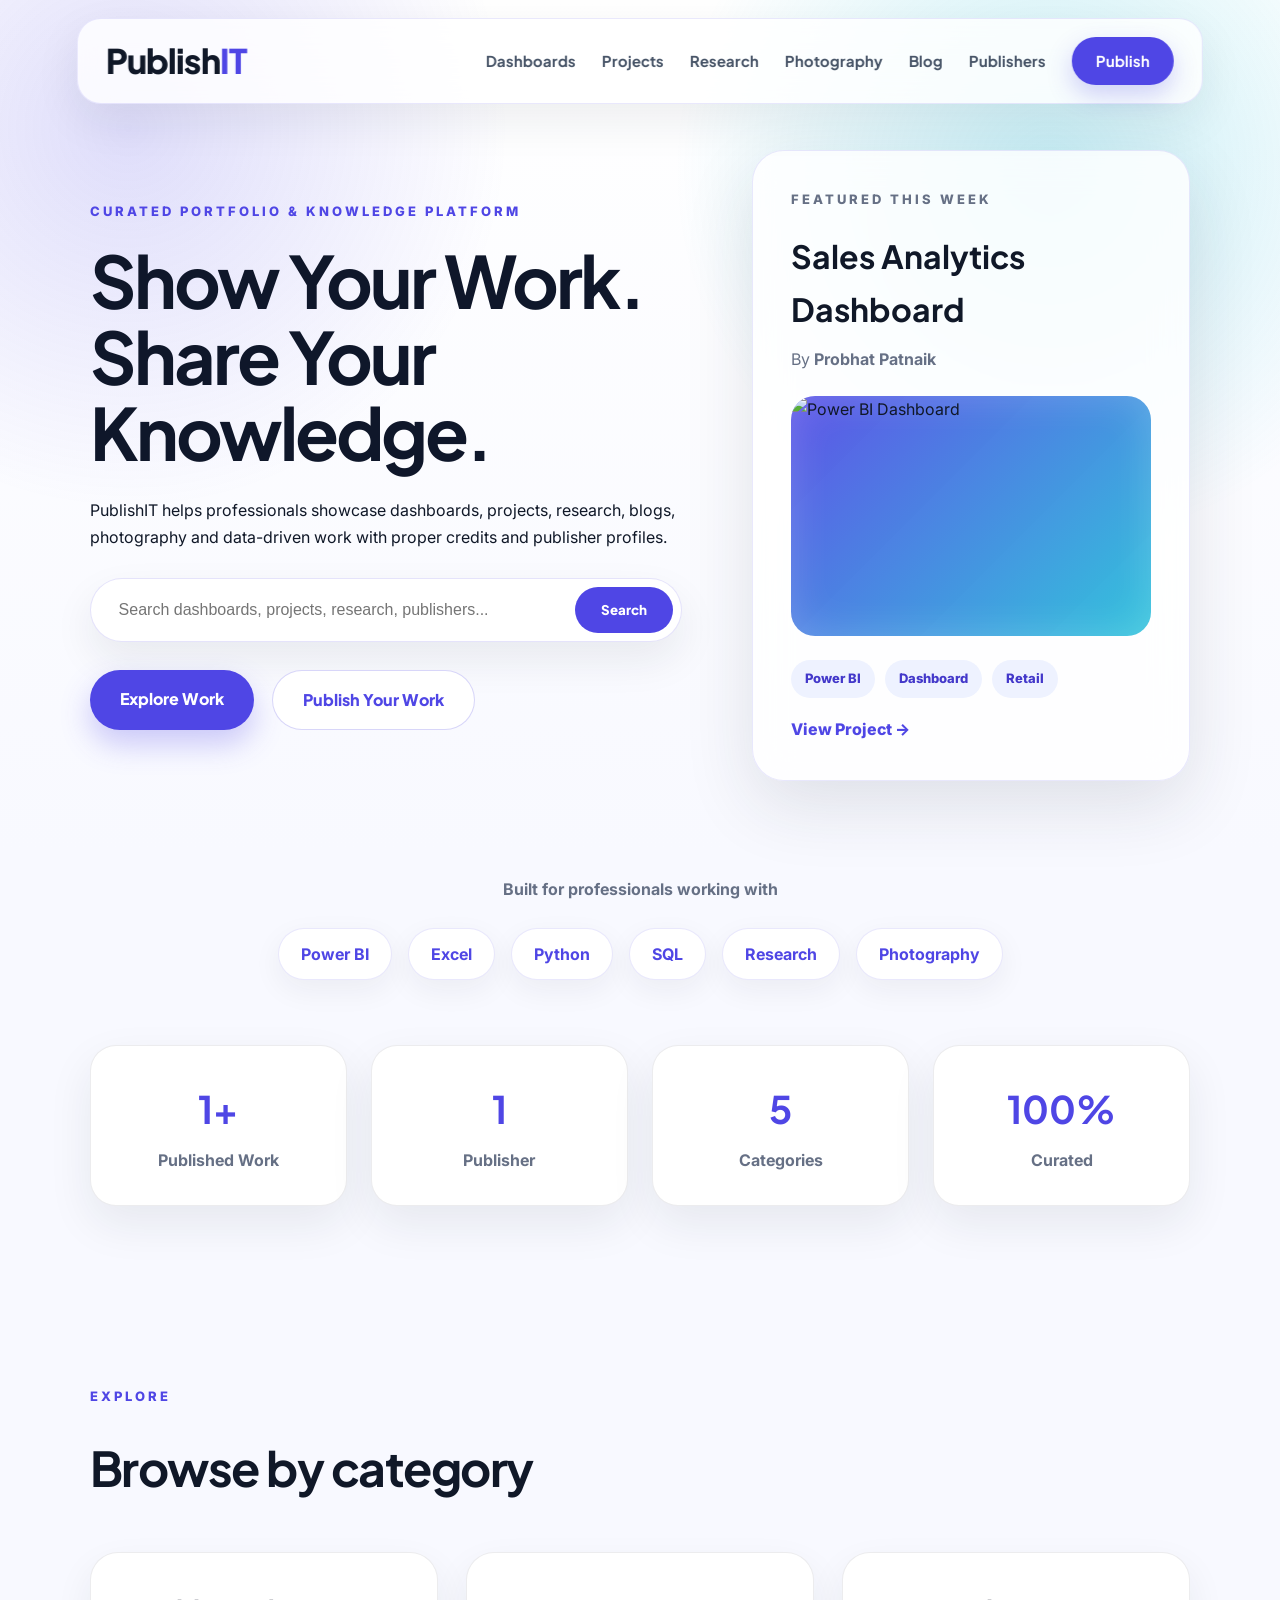
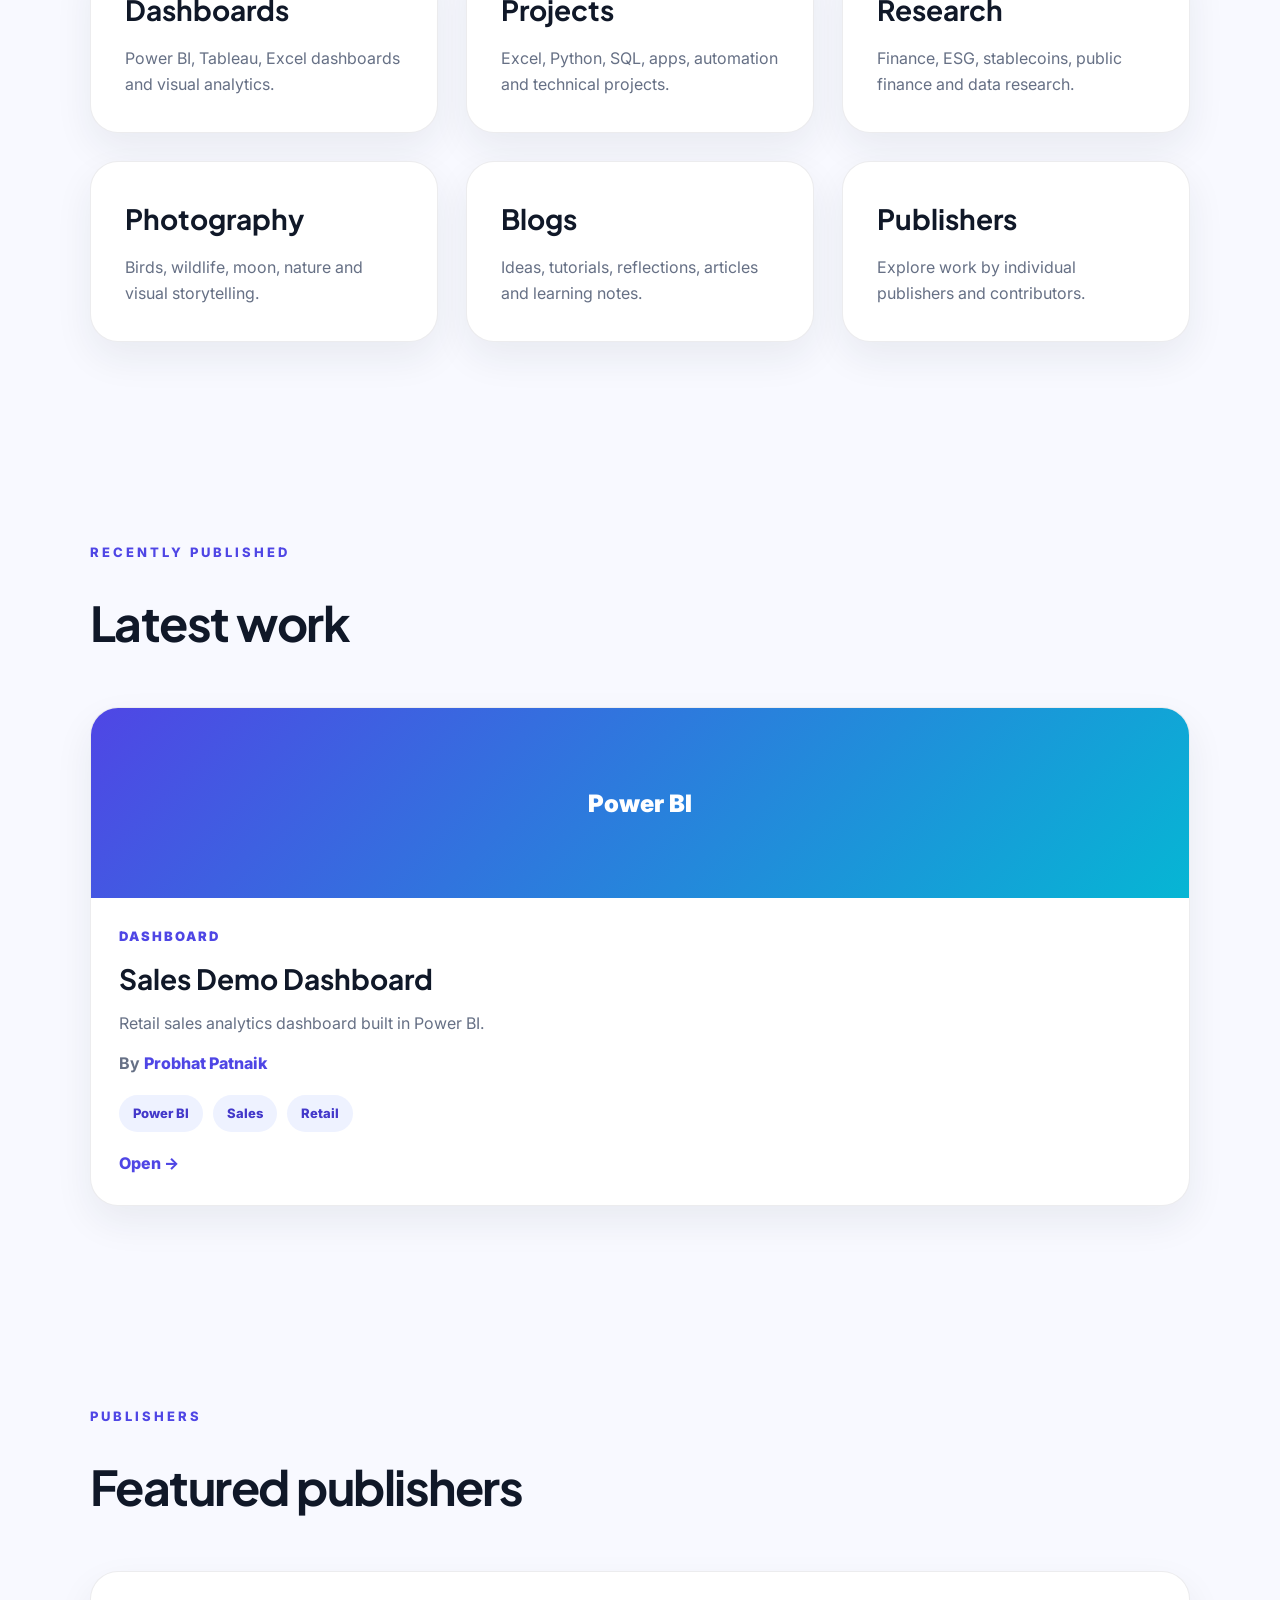
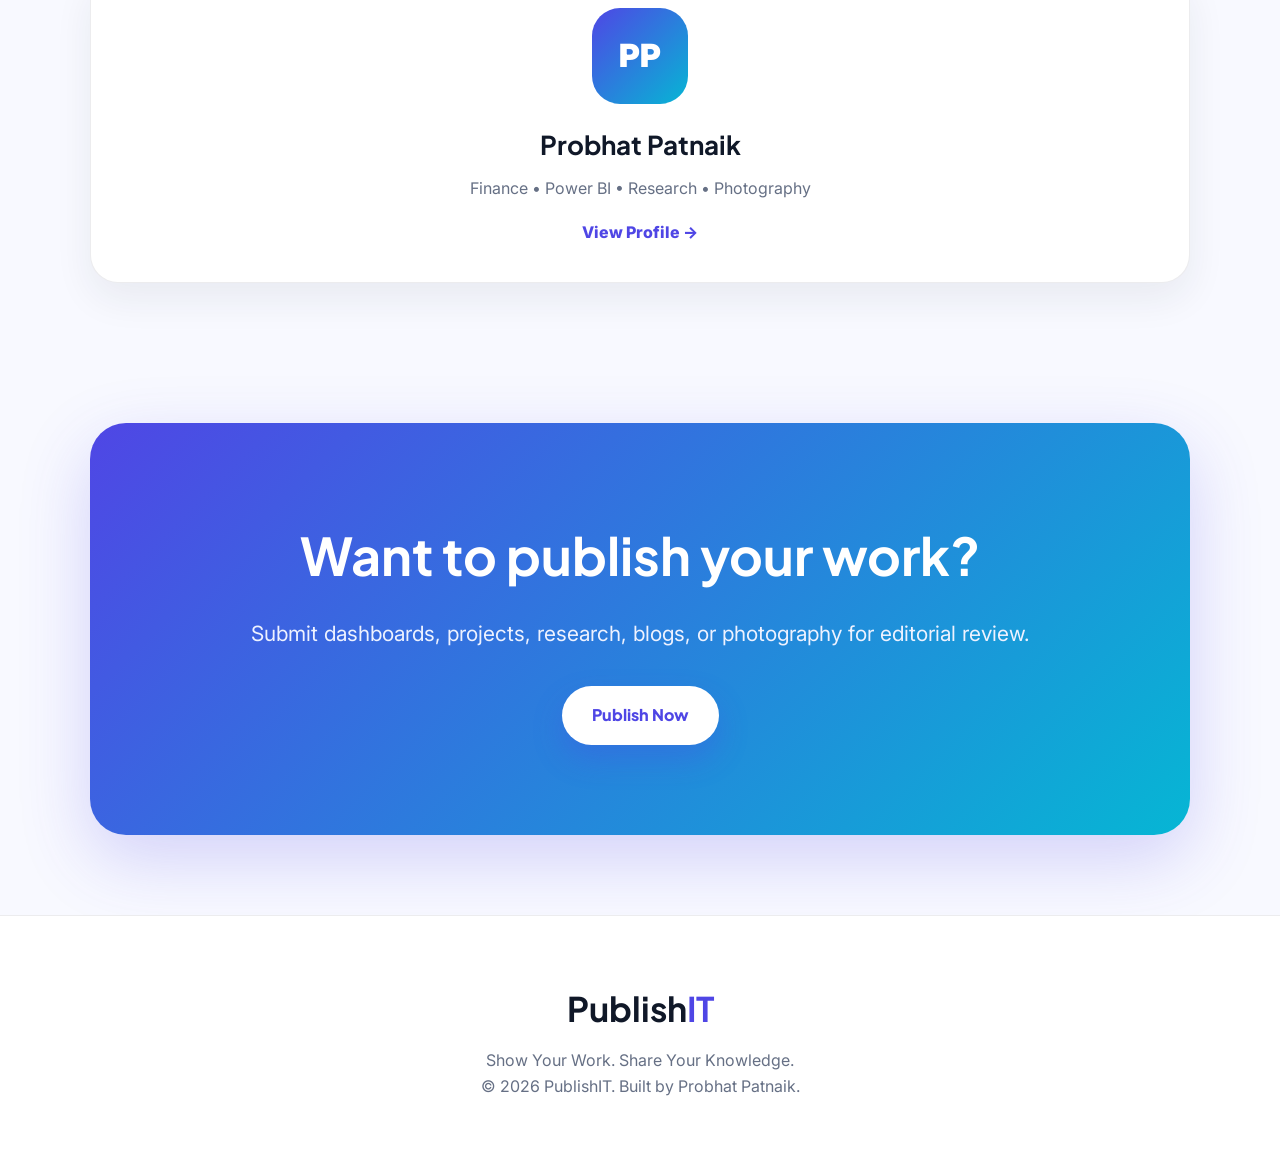
==== commit 791b3a12: "Refactor homepage layout, typography, hero section and stats cards" ====
--- a/index.html
+++ b/index.html
@@ -3,7 +3,12 @@
 <head>
   <meta charset="UTF-8" />
   <meta name="viewport" content="width=device-width, initial-scale=1.0" />
-  <title>PublishIT | Curated Knowledge Publishing Platform</title>
+  <title>PublishIT</title>
+
+  <link rel="preconnect" href="https://fonts.googleapis.com">
+  <link rel="preconnect" href="https://fonts.gstatic.com" crossorigin>
+  <link href="https://fonts.googleapis.com/css2?family=Inter:wght@400;500;600;700;800&family=Plus+Jakarta+Sans:wght@600;700;800&display=swap" rel="stylesheet">
+
   <link rel="stylesheet" href="css/style.css" />
 </head>
 
@@ -23,14 +28,23 @@
   </nav>
 </header>
 
+<main>
+
 <section class="hero">
-  <div class="hero-textbox">
-    <p class="eyebrow">CURATED KNOWLEDGE PUBLISHING PLATFORM</p>
-    <h1>Publish your work.<br>Discover ideas.<br>Build your identity.</h1>
-    <p>
-      PublishIT is a curated platform where professionals showcase dashboards, projects,
-      research, blogs, photography, and data-driven work with proper credits and publisher profiles.
+  <div class="hero-left">
+    <p class="eyebrow">CURATED PORTFOLIO & KNOWLEDGE PLATFORM</p>
+
+    <h1>Show Your Work.<br>Share Your Knowledge.</h1>
+
+    <p class="hero-subtitle">
+      PublishIT helps professionals showcase dashboards, projects, research,
+      blogs, photography and data-driven work with proper credits and publisher profiles.
     </p>
+
+    <div class="search-box">
+      <input type="text" placeholder="Search dashboards, projects, research, publishers..." />
+      <button>Search</button>
+    </div>
 
     <div class="hero-buttons">
       <a href="#explore" class="btn primary">Explore Work</a>
@@ -38,19 +52,56 @@
     </div>
   </div>
 
-  <div class="featured-card">
-    <p class="eyebrow">FEATURED THIS WEEK</p>
-    <h3>Sales Analytics Dashboard</h3>
-    <p>By <strong>Probhat Patnaik</strong></p>
-    <div class="preview-box">
-      <span>Power BI Preview</span>
+  <div class="hero-right">
+    <div class="featured-card">
+      <p class="eyebrow">FEATURED THIS WEEK</p>
+      <h3>Sales Analytics Dashboard</h3>
+      <p>By <strong>Probhat Patnaik</strong></p>
+
+      <div class="preview-box">
+        <img src="images/powerbi-preview.png" alt="Power BI Dashboard">
+      </div>
+
+      <div class="tags">
+        <span>Power BI</span>
+        <span>Dashboard</span>
+        <span>Retail</span>
+      </div>
+
+      <a href="dashboards.html">View Project →</a>
     </div>
-    <div class="tags">
-      <span>Power BI</span>
-      <span>Dashboard</span>
-      <span>Retail</span>
-    </div>
-    <a href="dashboards.html">View Project →</a>
+  </div>
+</section>
+
+<section class="trusted">
+  <p>Built for professionals working with</p>
+
+  <div class="trusted-items">
+    <span>Power BI</span>
+    <span>Excel</span>
+    <span>Python</span>
+    <span>SQL</span>
+    <span>Research</span>
+    <span>Photography</span>
+  </div>
+</section>
+
+<section class="stats-strip">
+  <div>
+    <h3>1+</h3>
+    <p>Published Work</p>
+  </div>
+  <div>
+    <h3>1</h3>
+    <p>Publisher</p>
+  </div>
+  <div>
+    <h3>5</h3>
+    <p>Categories</p>
+  </div>
+  <div>
+    <h3>100%</h3>
+    <p>Curated</p>
   </div>
 </section>
 
@@ -91,7 +142,7 @@
   </div>
 </section>
 
-<section class="section dark">
+<section class="section">
   <p class="eyebrow">RECENTLY PUBLISHED</p>
   <h2>Latest work</h2>
   <div class="project-grid" id="latest-projects"></div>
@@ -109,12 +160,15 @@
   <a href="publish.html" class="btn primary">Publish Now</a>
 </section>
 
+</main>
+
 <footer>
   <h3>Publish<span>IT</span></h3>
-  <p>Discover. Publish. Inspire.</p>
+  <p>Show Your Work. Share Your Knowledge.</p>
   <p>© 2026 PublishIT. Built by Probhat Patnaik.</p>
 </footer>
 
 <script src="js/script.js"></script>
+
 </body>
 </html>
--- a/css/style.css
+++ b/css/style.css
@@ -1,92 +1,556 @@
-@import url('https://fonts.googleapis.com/css2?family=Inter:wght@400;500;600;700;800;900&display=swap');
-
-*{margin:0;padding:0;box-sizing:border-box}
-body{font-family:'Inter',sans-serif;background:#07111f;color:#fff;line-height:1.6}
-a{text-decoration:none;color:inherit}
-
-.navbar{
-  position:fixed;top:0;width:100%;height:82px;z-index:1000;
-  display:flex;justify-content:space-between;align-items:center;
-  padding:0 70px;background:#050b17;border-bottom:1px solid rgba(255,255,255,.08)
-}
-.logo{font-size:38px;font-weight:900;letter-spacing:-1px}
-.logo span, footer span{color:#ffbe0b}
-nav{display:flex;gap:34px;align-items:center}
-nav a{font-weight:700;color:#d6d8df}
-nav a:hover{color:#fff}
-.nav-btn{background:#ffbe0b;color:#111!important;padding:12px 26px;border-radius:9px}
-
-.hero{
-  padding:165px 80px 95px;display:grid;grid-template-columns:1.2fr .8fr;gap:70px;align-items:center;
-  background:radial-gradient(circle at top right,#16325c 0%,transparent 45%),#07111f
-}
-.eyebrow{font-size:13px;letter-spacing:3px;font-weight:800;color:#ffbe0b;margin-bottom:20px}
-.hero h1{font-size:70px;line-height:1.08;letter-spacing:-2px;margin-bottom:28px}
-.hero-textbox p:not(.eyebrow){font-size:21px;color:#b8c0cf;max-width:780px;margin-bottom:38px}
-.hero-buttons{display:flex;gap:18px}
-.btn{display:inline-block;padding:16px 30px;border-radius:12px;font-weight:800;transition:.3s}
-.primary{background:#ffbe0b;color:#111}
-.secondary{border:2px solid #ffbe0b;color:#ffbe0b}
-.btn:hover{transform:translateY(-4px)}
-
-.featured-card{
-  background:#111c2d;border-radius:22px;padding:36px;box-shadow:0 22px 55px rgba(0,0,0,.45)
-}
-.featured-card h3{font-size:30px;margin-bottom:10px}
-.featured-card p{color:#b8c0cf;margin-bottom:20px}
-.preview-box{
-  height:230px;border-radius:16px;background:linear-gradient(135deg,#203b63,#08111d);
-  display:flex;align-items:center;justify-content:center;color:#cbd5e1;margin:24px 0
-}
-.tags{display:flex;gap:10px;flex-wrap:wrap;margin:18px 0}
-.tags span{background:#1a2a42;color:#d6d8df;padding:7px 12px;border-radius:20px;font-size:13px;font-weight:700}
-.featured-card a,.project-card a{color:#ffbe0b;font-weight:800}
-
-.section{padding:105px 80px}
-.section h2{font-size:48px;letter-spacing:-1px;margin-bottom:45px}
-.dark{background:#091524}
-
-.category-grid,.project-grid,.publisher-grid{
-  display:grid;grid-template-columns:repeat(auto-fit,minmax(260px,1fr));gap:28px
-}
-.category-card,.publisher-card,.project-card{
-  background:#111c2d;border:1px solid rgba(255,255,255,.07);border-radius:20px;transition:.35s
-}
-.category-card{padding:34px}
-.category-card:hover,.publisher-card:hover,.project-card:hover{transform:translateY(-8px);border-color:#ffbe0b}
-.category-card h3{font-size:28px;margin-bottom:12px}
-.category-card p,.project-card p,.publisher-card p{color:#b8c0cf}
-
-.project-card{overflow:hidden}
-.thumb{
-  height:190px;background:linear-gradient(135deg,#1e3a5f,#0b1220);
-  display:flex;align-items:center;justify-content:center;color:#ffbe0b;font-weight:900;font-size:24px
-}
-.project-content{padding:28px}
-.type{color:#ffbe0b!important;font-weight:800;text-transform:uppercase;font-size:13px;letter-spacing:2px}
-.project-content h3{font-size:28px;margin:8px 0}
-.publisher{margin-top:14px;font-weight:700}
-
-.publisher-card{text-align:center;padding:36px}
-.avatar{
-  width:96px;height:96px;border-radius:50%;background:#ffbe0b;color:#111;
-  display:flex;align-items:center;justify-content:center;margin:0 auto 20px;font-size:32px;font-weight:900
-}
-.publisher-card h3{font-size:26px;margin-bottom:8px}
-.publisher-card span{display:inline-block;margin-top:18px;color:#ffbe0b;font-weight:800}
-
-.cta{padding:110px 80px;text-align:center;background:#0d1827}
-.cta h2{font-size:52px;margin-bottom:18px}
-.cta p{font-size:21px;color:#b8c0cf;margin-bottom:35px}
-
-footer{text-align:center;padding:65px 20px;background:#050b17;color:#9ca6b8}
-footer h3{font-size:34px;color:white;margin-bottom:10px}
-
-@media(max-width:1000px){
-  .navbar{height:auto;padding:18px 25px;flex-direction:column;gap:16px}
-  nav{flex-wrap:wrap;justify-content:center;gap:16px}
-  .hero{grid-template-columns:1fr;padding:170px 30px 70px}
-  .hero h1{font-size:46px}
-  .hero-buttons{flex-direction:column}
-  .section,.cta{padding:70px 30px}
+* {
+  margin: 0;
+  padding: 0;
+  box-sizing: border-box;
+}
+
+html {
+  scroll-behavior: smooth;
+}
+
+body {
+  font-family: 'Inter', sans-serif;
+  background: #f8f9ff;
+  color: #101828;
+  line-height: 1.65;
+}
+
+a {
+  text-decoration: none;
+  color: inherit;
+}
+
+.logo,
+h1,
+h2,
+h3,
+nav a,
+.btn {
+  font-family: 'Plus Jakarta Sans', sans-serif;
+}
+
+/* Navbar */
+.navbar {
+  position: fixed;
+  top: 18px;
+  left: 50%;
+  transform: translateX(-50%);
+  width: 88%;
+  min-height: 74px;
+  z-index: 1000;
+  display: flex;
+  justify-content: space-between;
+  align-items: center;
+  padding: 14px 28px;
+  background: rgba(255, 255, 255, 0.82);
+  backdrop-filter: blur(18px);
+  border: 1px solid rgba(79, 70, 229, 0.12);
+  border-radius: 24px;
+  box-shadow: 0 16px 45px rgba(31, 41, 55, 0.08);
+}
+
+.logo {
+  font-size: 34px;
+  font-weight: 800;
+  letter-spacing: -1px;
+}
+
+.logo span,
+footer span {
+  color: #4f46e5;
+}
+
+nav {
+  display: flex;
+  gap: 26px;
+  align-items: center;
+}
+
+nav a {
+  color: #475467;
+  font-weight: 700;
+  font-size: 15px;
+}
+
+nav a:hover {
+  color: #4f46e5;
+}
+
+.nav-btn {
+  background: #4f46e5;
+  color: white !important;
+  padding: 12px 24px;
+  border-radius: 999px;
+  box-shadow: 0 10px 25px rgba(79, 70, 229, 0.25);
+}
+
+/* Hero */
+.hero {
+  min-height: auto;
+  padding: 150px 7% 70px;
+  display: grid;
+  grid-template-columns: 1.15fr 0.85fr;
+  gap: 70px;
+  align-items: center;
+  background:
+    radial-gradient(circle at 82% 20%, rgba(6, 182, 212, 0.22), transparent 30%),
+    radial-gradient(circle at 10% 15%, rgba(79, 70, 229, 0.18), transparent 28%),
+    linear-gradient(180deg, #ffffff, #f8f9ff);
+}
+
+.eyebrow {
+  font-size: 13px;
+  letter-spacing: 3px;
+  font-weight: 800;
+  color: #4f46e5;
+  margin-bottom: 20px;
+  text-transform: uppercase;
+}
+
+.hero h1 {
+  font-size: 72px;
+  line-height: 1.05;
+  letter-spacing: -3px;
+  margin-bottom: 28px;
+  color: #0f172a;
+}
+
+.hero-textbox p:not(.eyebrow) {
+  font-size: 21px;
+  color: #475467;
+  max-width: 760px;
+  margin-bottom: 28px;
+}
+
+.hero-buttons {
+  display: flex;
+  gap: 18px;
+  margin-top: 18px;
+}
+
+.btn {
+  display: inline-block;
+  padding: 16px 30px;
+  border-radius: 999px;
+  font-weight: 800;
+  transition: 0.3s;
+}
+
+.primary {
+  background: #4f46e5;
+  color: #fff;
+  box-shadow: 0 14px 30px rgba(79, 70, 229, 0.28);
+}
+
+.secondary {
+  background: #fff;
+  color: #4f46e5;
+  border: 1px solid rgba(79, 70, 229, 0.22);
+}
+
+.btn:hover {
+  transform: translateY(-5px);
+  box-shadow: 0 18px 35px rgba(79, 70, 229, 0.20);
+}
+
+/* Search */
+.search-box {
+  display: flex;
+  max-width: 680px;
+  background: white;
+  border: 1px solid rgba(79, 70, 229, 0.15);
+  border-radius: 999px;
+  padding: 8px;
+  margin: 28px 0;
+  box-shadow: 0 18px 40px rgba(31, 41, 55, 0.08);
+}
+
+.search-box input {
+  flex: 1;
+  border: none;
+  outline: none;
+  padding: 14px 20px;
+  font-size: 16px;
+  background: transparent;
+  color: #101828;
+}
+
+.search-box button {
+  border: none;
+  background: #4f46e5;
+  color: white;
+  padding: 14px 26px;
+  border-radius: 999px;
+  font-weight: 800;
+  cursor: pointer;
+  font-family: 'Plus Jakarta Sans', sans-serif;
+}
+
+/* Featured Card */
+.featured-card {
+  background: rgba(255, 255, 255, 0.82);
+  backdrop-filter: blur(18px);
+  border: 1px solid rgba(79, 70, 229, 0.12);
+  border-radius: 32px;
+  padding: 38px;
+  box-shadow: 0 24px 70px rgba(31, 41, 55, 0.12);
+}
+
+.featured-card h3 {
+  font-size: 32px;
+  margin-bottom: 10px;
+  color: #101828;
+}
+
+.featured-card p {
+  color: #667085;
+  margin-bottom: 20px;
+}
+
+.preview-box {
+  height: 240px;
+  border-radius: 24px;
+  background: linear-gradient(135deg, rgba(79, 70, 229, 0.92), rgba(6, 182, 212, 0.82));
+  display: flex;
+  align-items: center;
+  justify-content: center;
+  overflow: hidden;
+  margin: 24px 0;
+  box-shadow: inset 0 0 40px rgba(255, 255, 255, 0.18);
+}
+
+.preview-box img {
+  width: 100%;
+  height: 100%;
+  object-fit: cover;
+}
+
+.tags {
+  display: flex;
+  gap: 10px;
+  flex-wrap: wrap;
+  margin: 18px 0;
+}
+
+.tags span {
+  background: #eef2ff;
+  color: #4338ca;
+  padding: 8px 14px;
+  border-radius: 999px;
+  font-size: 13px;
+  font-weight: 800;
+}
+
+.featured-card a,
+.project-card a {
+  color: #4f46e5;
+  font-weight: 800;
+}
+
+/* Trusted */
+.trusted {
+  text-align: center;
+  padding: 25px 7% 30px;
+}
+
+.trusted p {
+  color: #667085;
+  margin-bottom: 25px;
+  font-weight: 700;
+}
+
+.trusted-items {
+  display: flex;
+  justify-content: center;
+  flex-wrap: wrap;
+  gap: 16px;
+}
+
+.trusted-items span {
+  background: white;
+  padding: 12px 22px;
+  border-radius: 999px;
+  border: 1px solid rgba(79, 70, 229, 0.12);
+  font-weight: 700;
+  color: #4f46e5;
+  box-shadow: 0 10px 30px rgba(31, 41, 55, 0.06);
+}
+
+/* Stats */
+.stats-strip {
+  display: grid;
+  grid-template-columns: repeat(4, 1fr);
+  gap: 24px;
+  margin: 35px 7% 80px;
+}
+
+.stats-strip div {
+  background: white;
+  border: 1px solid rgba(15, 23, 42, 0.08);
+  border-radius: 26px;
+  padding: 32px 24px;
+  text-align: center;
+  box-shadow: 0 18px 45px rgba(31, 41, 55, 0.08);
+}
+
+.stats-strip h3 {
+  font-size: 38px;
+  color: #4f46e5;
+  margin-bottom: 6px;
+}
+
+.stats-strip p {
+  color: #667085;
+  font-weight: 700;
+}
+
+/* Sections */
+.section {
+  padding: 100px 7%;
+}
+
+.section h2 {
+  font-size: 48px;
+  letter-spacing: -1.5px;
+  margin-bottom: 45px;
+  color: #101828;
+}
+
+.dark {
+  background: #ffffff;
+}
+
+/* Cards */
+.category-grid,
+.project-grid,
+.publisher-grid {
+  display: grid;
+  grid-template-columns: repeat(auto-fit, minmax(260px, 1fr));
+  gap: 28px;
+}
+
+.category-card,
+.publisher-card,
+.project-card {
+  background: #fff;
+  border: 1px solid rgba(15, 23, 42, 0.08);
+  border-radius: 28px;
+  transition: 0.35s;
+  box-shadow: 0 16px 38px rgba(31, 41, 55, 0.07);
+}
+
+.category-card {
+  padding: 34px;
+}
+
+.category-card:hover,
+.publisher-card:hover,
+.project-card:hover {
+  transform: translateY(-8px);
+  box-shadow: 0 24px 55px rgba(79, 70, 229, 0.16);
+  border-color: rgba(79, 70, 229, 0.35);
+}
+
+.category-card h3 {
+  font-size: 28px;
+  margin-bottom: 12px;
+  color: #101828;
+}
+
+.category-card p,
+.project-card p,
+.publisher-card p {
+  color: #667085;
+}
+
+/* Project */
+.project-card {
+  overflow: hidden;
+}
+
+.thumb {
+  height: 190px;
+  background: linear-gradient(135deg, #4f46e5, #06b6d4);
+  display: flex;
+  align-items: center;
+  justify-content: center;
+  color: #fff;
+  font-weight: 900;
+  font-size: 24px;
+}
+
+.project-content {
+  padding: 28px;
+}
+
+.type {
+  color: #4f46e5 !important;
+  font-weight: 900;
+  text-transform: uppercase;
+  font-size: 13px;
+  letter-spacing: 2px;
+}
+
+.project-content h3 {
+  font-size: 28px;
+  margin: 8px 0;
+  color: #101828;
+}
+
+.publisher {
+  margin-top: 14px;
+  font-weight: 700;
+}
+
+/* Publisher */
+.publisher-card {
+  text-align: center;
+  padding: 36px;
+}
+
+.avatar {
+  width: 96px;
+  height: 96px;
+  border-radius: 28px;
+  background: linear-gradient(135deg, #4f46e5, #06b6d4);
+  color: white;
+  display: flex;
+  align-items: center;
+  justify-content: center;
+  margin: 0 auto 20px;
+  font-size: 32px;
+  font-weight: 900;
+}
+
+.publisher-card h3 {
+  font-size: 26px;
+  margin-bottom: 8px;
+  color: #101828;
+}
+
+.publisher-card span {
+  display: inline-block;
+  margin-top: 18px;
+  color: #4f46e5;
+  font-weight: 800;
+}
+
+/* CTA */
+.cta {
+  margin: 40px 7% 80px;
+  padding: 90px 40px;
+  text-align: center;
+  border-radius: 36px;
+  background: linear-gradient(135deg, #4f46e5, #06b6d4);
+  color: white;
+  box-shadow: 0 24px 70px rgba(79, 70, 229, 0.22);
+}
+
+.cta h2 {
+  font-size: 52px;
+  margin-bottom: 18px;
+}
+
+.cta p {
+  font-size: 21px;
+  margin-bottom: 35px;
+  color: #eef2ff;
+}
+
+.cta .primary {
+  background: white;
+  color: #4f46e5;
+}
+
+/* Footer */
+footer {
+  text-align: center;
+  padding: 65px 20px;
+  background: #fff;
+  color: #667085;
+  border-top: 1px solid rgba(15, 23, 42, 0.08);
+}
+
+footer h3 {
+  font-size: 34px;
+  color: #101828;
+  margin-bottom: 10px;
+}
+
+/* Dashboard */
+.dashboard-page {
+  max-width: 1500px;
+  margin: auto;
+}
+
+.dashboard-frame {
+  width: 100%;
+  height: 80vh;
+  min-height: 750px;
+  border: none;
+  border-radius: 24px;
+  margin-top: 30px;
+  background: #000;
+}
+
+/* Responsive */
+@media (max-width: 1000px) {
+  .navbar {
+    position: static;
+    transform: none;
+    width: 100%;
+    min-height: auto;
+    border-radius: 0;
+    padding: 18px 25px;
+    flex-direction: column;
+    gap: 16px;
+  }
+
+  nav {
+    flex-wrap: wrap;
+    justify-content: center;
+    gap: 16px;
+  }
+
+  .hero {
+    grid-template-columns: 1fr;
+    padding: 80px 30px 70px;
+  }
+
+  .hero h1 {
+    font-size: 46px;
+  }
+
+  .hero-buttons {
+    flex-direction: column;
+  }
+
+  .section,
+  .cta {
+    padding: 70px 30px;
+  }
+
+  .stats-strip {
+    grid-template-columns: repeat(2, 1fr);
+    margin: 20px 30px 60px;
+  }
+}
+
+@media (max-width: 600px) {
+  .hero h1 {
+    font-size: 38px;
+  }
+
+  .search-box {
+    flex-direction: column;
+    border-radius: 24px;
+  }
+
+  .search-box button {
+    width: 100%;
+  }
+
+  .stats-strip {
+    grid-template-columns: 1fr;
+  }
 }
